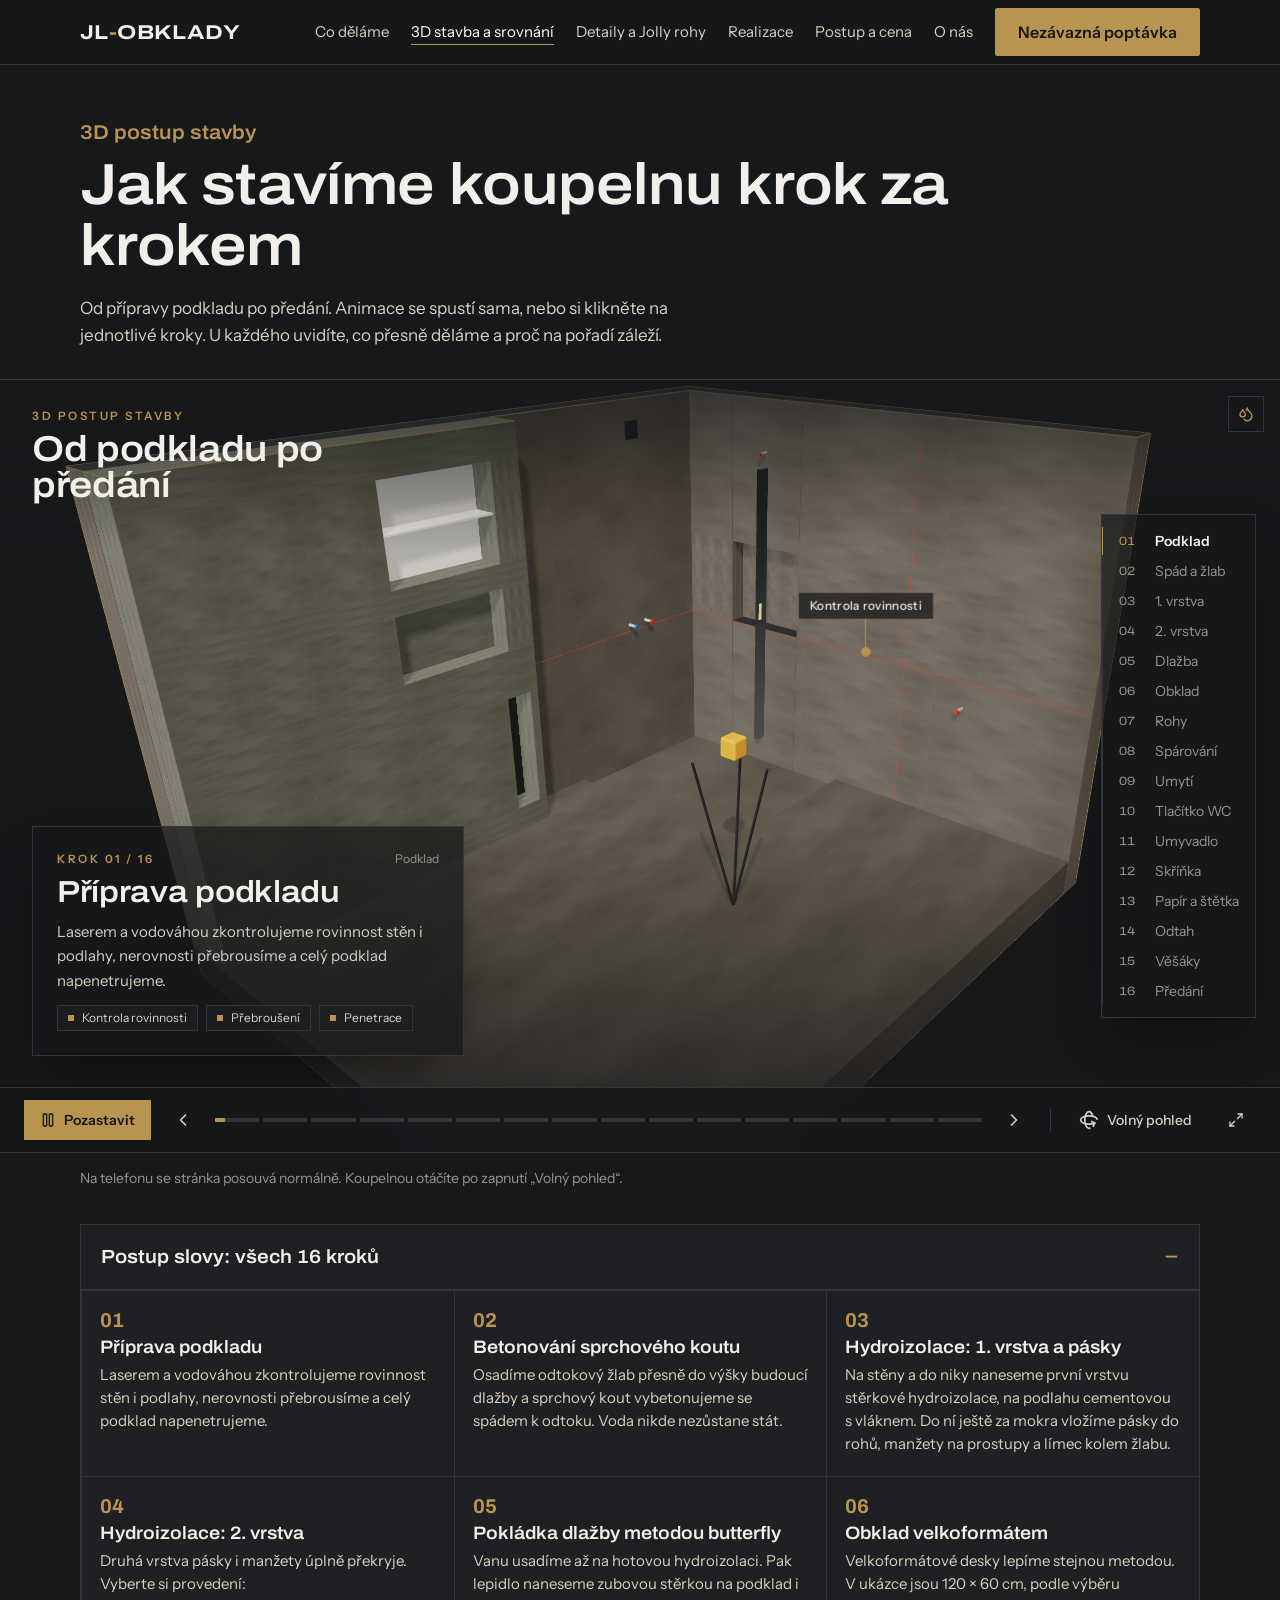
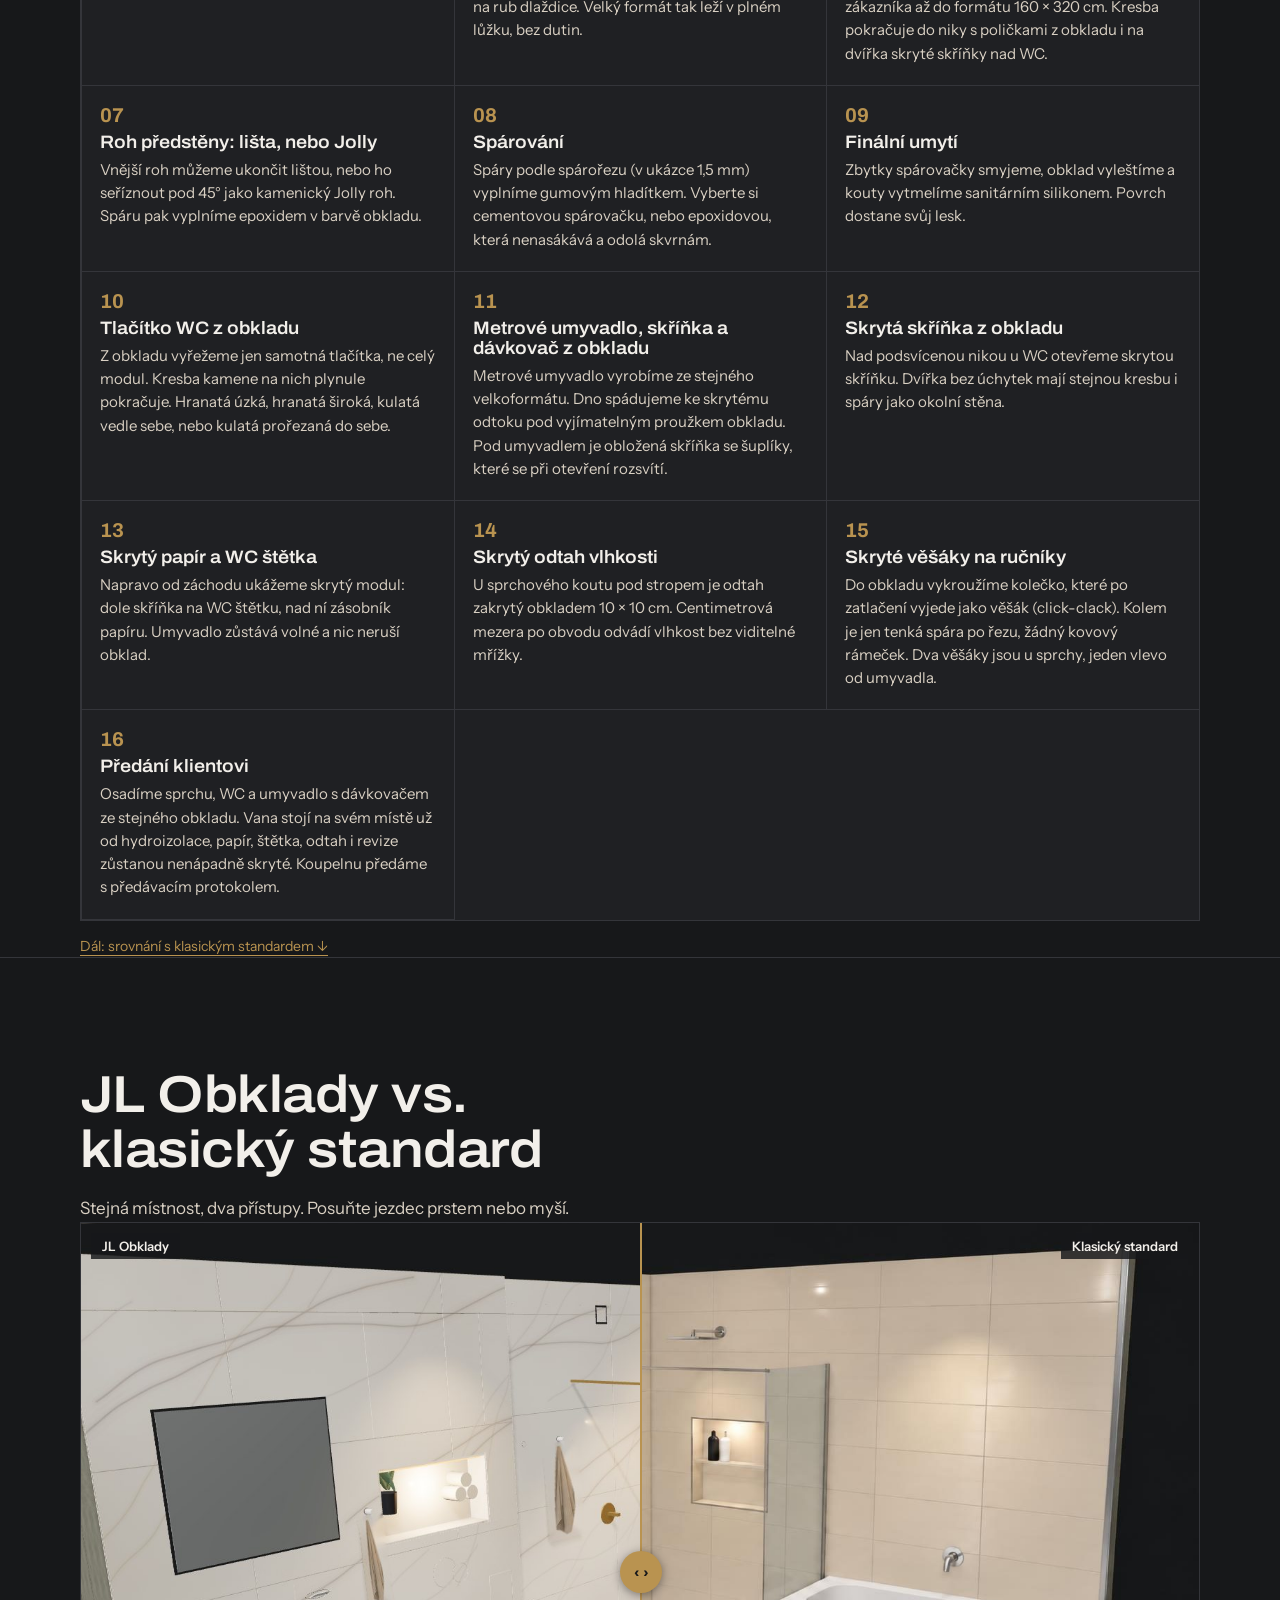
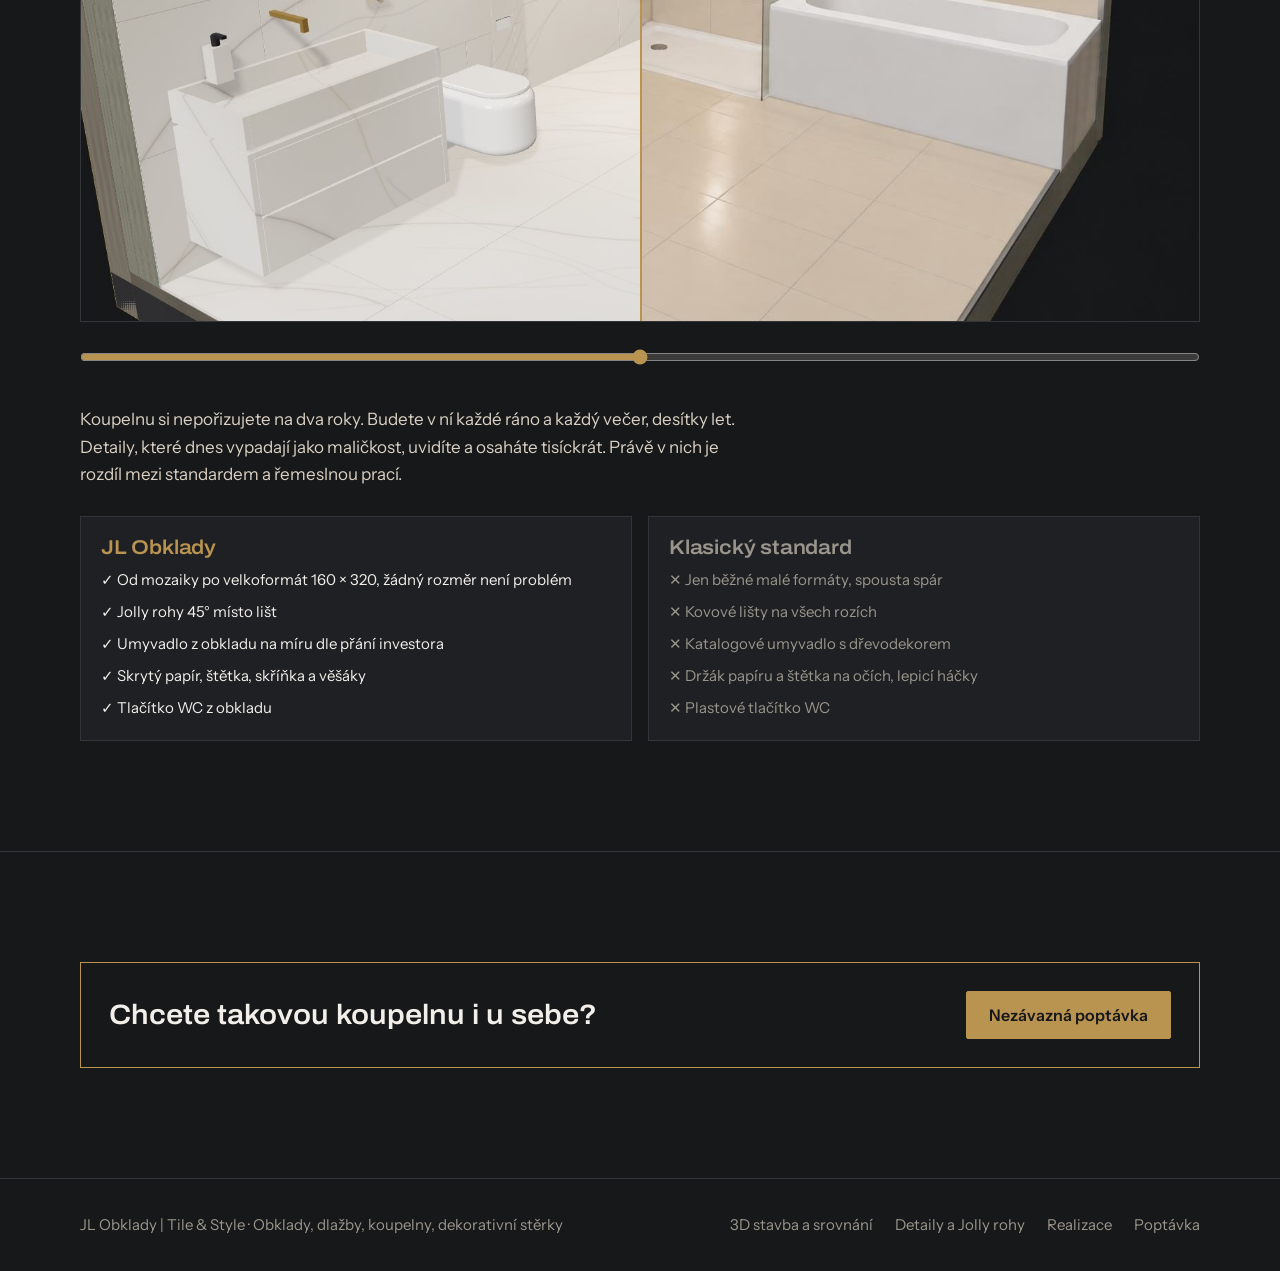
==== 3d-stavba/index.html @ 7b5467d8 "Menu: Koupelny přejmenováno na Co děláme Co-Authored-By: Claude Sonnet 5.5 <noreply@anthropic.com> C" ====
<!doctype html>
<html lang="cs">
<head>
<meta charset="utf-8">
<meta name="viewport" content="width=device-width,initial-scale=1">
<title>3D postup stavby koupelny krok za krokem | JL Obklady</title>
<meta name="description" content="Interaktivní 3D animace stavby koupelny od přípravy podkladu a hydroizolace po obklad, Jolly rohy, skryté detaily z obkladu a předání. JL-OBKLADY, východní Čechy.">
<link rel="canonical" href="https://jl-obklady-web.jlobklady.workers.dev/3d-stavba/">
<meta name="robots" content="index,follow,max-image-preview:large">
<meta property="og:type" content="website"><meta property="og:locale" content="cs_CZ"><meta property="og:site_name" content="JL Obklady | Tile & Style">
<meta property="og:title" content="3D postup stavby koupelny krok za krokem"><meta property="og:description" content="Interaktivní 3D animace stavby koupelny od přípravy podkladu a hydroizolace po obklad, Jolly rohy, skryté detaily z obkladu a předání. JL-OBKLADY, východní Čechy."><meta property="og:url" content="https://jl-obklady-web.jlobklady.workers.dev/3d-stavba/"><meta property="og:image" content="https://jl-obklady-web.jlobklady.workers.dev/assets/og.jpg">
<meta name="twitter:card" content="summary_large_image">
<meta name="theme-color" content="#17181a">

<link rel="preconnect" href="https://fonts.googleapis.com"><link rel="preconnect" href="https://fonts.gstatic.com" crossorigin>
<link href="https://fonts.googleapis.com/css2?family=Archivo:wdth,wght@62..125,300..800&family=Instrument+Sans:wght@400;500;600&display=swap" rel="stylesheet">
<link rel="stylesheet" href="/assets/site.css">
</head>
<body>
<header><div class="wrap">
 <a class="logo" href="/">JL<b>-</b>OBKLADY</a>
 <button class="burger" id="burger" type="button" aria-expanded="false" aria-controls="menu"><span class="t1">Objevit více</span><span class="t2">Zavřít</span><svg viewBox="0 0 24 24" width="16" height="16" fill="none" stroke="currentColor" stroke-width="2.4" stroke-linecap="round" stroke-linejoin="round" aria-hidden="true"><path d="M5 9l7 7 7-7"/></svg></button>
 <nav id="menu" aria-label="Hlavní menu"><a href="/#sluzby">Co děláme</a><a href="/3d-stavba/" aria-current="page">3D stavba a srovnání</a><a href="/detaily/">Detaily a Jolly rohy</a><a href="/realizace/">Realizace</a><a href="/#postup">Postup a cena</a><a href="/#o-nas">O nás</a><a href="/poptavka/" class="btn">Nezávazná poptávka</a></nav>
</div></header>

<main>
<div class="wrap sub-hero">
 <p class="kick" style="font:600 clamp(16px,2vw,20px) var(--h);font-stretch:108%;color:var(--brass);margin:0 0 12px">3D postup stavby</p>
 <h1>Jak stavíme koupelnu krok za krokem</h1>
 <p class="lead">Od přípravy podkladu po předání. Animace se spustí sama, nebo si klikněte na jednotlivé kroky. U každého uvidíte, co přesně děláme a proč na pořadí záleží.</p>
</div>
<div class="stavba page" id="stavbaBox">
 <iframe id="stavbaFrame" data-src="/stavba/" title="3D postup stavby koupelny od podkladu po předání" allow="fullscreen"></iframe>
 <div class="poster"><p>Interaktivní 3D animace, která ukazuje celou stavbu koupelny.</p><button type="button" class="btn" id="stavbaGo">Spustit 3D animaci</button><noscript><p>Pro animaci je potřeba JavaScript. Postup najdete v seznamu níže.</p></noscript></div>
</div>
<div class="wrap">
 <p class="hint">Na telefonu se stránka posouvá normálně. Koupelnou otáčíte po zapnutí „Volný pohled“.</p>
 <details class="steps-d" id="stepsD"><summary>Postup slovy: všech 16 kroků</summary>
 <ol class="steps3d" aria-label="Postup stavby koupelny">
  <li><b>Příprava podkladu</b><span>Laserem a vodováhou zkontrolujeme rovinnost stěn i podlahy, nerovnosti přebrousíme a celý podklad napenetrujeme.</span></li>
  <li><b>Betonování sprchového koutu</b><span>Osadíme odtokový žlab přesně do výšky budoucí dlažby a sprchový kout vybetonujeme se spádem k odtoku. Voda nikde nezůstane stát.</span></li>
  <li><b>Hydroizolace: 1. vrstva a pásky</b><span>Na stěny a do niky naneseme první vrstvu stěrkové hydroizolace, na podlahu cementovou s vláknem. Do ní ještě za mokra vložíme pásky do rohů, manžety na prostupy a límec kolem žlabu.</span></li>
  <li><b>Hydroizolace: 2. vrstva</b><span>Druhá vrstva pásky i manžety úplně překryje. Vyberte si provedení:</span></li>
  <li><b>Pokládka dlažby metodou butterfly</b><span>Vanu usadíme až na hotovou hydroizolaci. Pak lepidlo naneseme zubovou stěrkou na podklad i na rub dlaždice. Velký formát tak leží v plném lůžku, bez dutin.</span></li>
  <li><b>Obklad velkoformátem</b><span>Velkoformátové desky lepíme stejnou metodou. V ukázce jsou 120 × 60 cm, podle výběru zákazníka až do formátu 160 × 320 cm. Kresba pokračuje do niky s poličkami z obkladu i na dvířka skryté skříňky nad WC.</span></li>
  <li><b>Roh předstěny: lišta, nebo Jolly</b><span>Vnější roh můžeme ukončit lištou, nebo ho seříznout pod 45° jako kamenický Jolly roh. Spáru pak vyplníme epoxidem v barvě obkladu.</span></li>
  <li><b>Spárování</b><span>Spáry podle spárořezu (v ukázce 1,5 mm) vyplníme gumovým hladítkem. Vyberte si cementovou spárovačku, nebo epoxidovou, která nenasákává a odolá skvrnám.</span></li>
  <li><b>Finální umytí</b><span>Zbytky spárovačky smyjeme, obklad vyleštíme a kouty vytmelíme sanitárním silikonem. Povrch dostane svůj lesk.</span></li>
  <li><b>Tlačítko WC z obkladu</b><span>Z obkladu vyřežeme jen samotná tlačítka, ne celý modul. Kresba kamene na nich plynule pokračuje. Hranatá úzká, hranatá široká, kulatá vedle sebe, nebo kulatá prořezaná do sebe.</span></li>
  <li><b>Metrové umyvadlo, skříňka a dávkovač z obkladu</b><span>Metrové umyvadlo vyrobíme ze stejného velkoformátu. Dno spádujeme ke skrytému odtoku pod vyjímatelným proužkem obkladu. Pod umyvadlem je obložená skříňka se šuplíky, které se při otevření rozsvítí.</span></li>
  <li><b>Skrytá skříňka z obkladu</b><span>Nad podsvícenou nikou u WC otevřeme skrytou skříňku. Dvířka bez úchytek mají stejnou kresbu i spáry jako okolní stěna.</span></li>
  <li><b>Skrytý papír a WC štětka</b><span>Napravo od záchodu ukážeme skrytý modul: dole skříňka na WC štětku, nad ní zásobník papíru. Umyvadlo zůstává volné a nic neruší obklad.</span></li>
  <li><b>Skrytý odtah vlhkosti</b><span>U sprchového koutu pod stropem je odtah zakrytý obkladem 10 × 10 cm. Centimetrová mezera po obvodu odvádí vlhkost bez viditelné mřížky.</span></li>
  <li><b>Skryté věšáky na ručníky</b><span>Do obkladu vykroužíme kolečko, které po zatlačení vyjede jako věšák (click-clack). Kolem je jen tenká spára po řezu, žádný kovový rámeček. Dva věšáky jsou u sprchy, jeden vlevo od umyvadla.</span></li>
  <li><b>Předání klientovi</b><span>Osadíme sprchu, WC a umyvadlo s dávkovačem ze stejného obkladu. Vana stojí na svém místě už od hydroizolace, papír, štětka, odtah i revize zůstanou nenápadně skryté. Koupelnu předáme s předávacím protokolem.</span></li>
 </ol>
 </details>
 <p class="hint" style="margin-top:14px"><a class="more-link" style="margin-top:0" href="#srovnani">Dál: srovnání s klasickým standardem ↓</a></p>
</div>
<section id="srovnani"><div class="wrap">
 <h2>JL Obklady vs. klasický standard</h2>
 <p class="lead">Stejná místnost, dva přístupy. <span id="cmpHint">Posuňte jezdec prstem nebo myší.</span></p>
 <div class="cmpbox" id="cmpBox">
  <img src="/assets/srovnani-standard.jpg" width="1600" height="1000" alt="Klasický standard: koupelna s lištami, plastovým tlačítkem a viditelnými doplňky" draggable="false">
  <img class="ours" id="cmpOurs" src="/assets/srovnani-nas.jpg" width="1600" height="1000" alt="Koupelna JL-OBKLADY z velkoformátu se skrytými detaily" draggable="false">
  <span class="tag l" id="tagL">JL Obklady</span><span class="tag r" id="tagR">Klasický standard</span>
  <div class="handle" id="cmpH"><i>‹ ›</i></div>
 </div>
 <input type="range" id="cmpR" min="0" max="100" step="0.5" value="50" aria-label="Posuvník srovnání">
 <p class="lead" style="margin-top:28px">Koupelnu si nepořizujete na dva roky. Budete v ní každé ráno a každý večer, desítky let. Detaily, které dnes vypadají jako maličkost, uvidíte a osaháte tisíckrát. Právě v nich je rozdíl mezi standardem a řemeslnou prací.</p>
 <div class="cmp2">
  <div class="us"><h2>JL Obklady</h2><ul><li>✓ Od mozaiky po velkoformát 160 × 320, žádný rozměr není problém</li><li>✓ Jolly rohy 45° místo lišt</li><li>✓ Umyvadlo z obkladu na míru dle přání investora</li><li>✓ Skrytý papír, štětka, skříňka a věšáky</li><li>✓ Tlačítko WC z obkladu</li></ul></div>
  <div class="them"><h2>Klasický standard</h2><ul><li>✕ Jen běžné malé formáty, spousta spár</li><li>✕ Kovové lišty na všech rozích</li><li>✕ Katalogové umyvadlo s dřevodekorem</li><li>✕ Držák papíru a štětka na očích, lepicí háčky</li><li>✕ Plastové tlačítko WC</li></ul></div>
 </div>
</div></section>
<section><div class="wrap"><div class="cta-band" style="margin-top:0"><p>Chcete takovou koupelnu i u sebe?</p><a class="btn" href="/poptavka/">Nezávazná poptávka</a></div></div></section>
</main>
<footer><div class="wrap"><span>JL Obklady | Tile & Style · Obklady, dlažby, koupelny, dekorativní stěrky</span><nav aria-label="Odkazy"><a href="/3d-stavba/">3D stavba a srovnání</a><a href="/detaily/">Detaily a Jolly rohy</a><a href="/realizace/">Realizace</a><a href="/poptavka/">Poptávka</a></nav></div></footer>
<div class="call" id="call"><div class="call-menu" id="callMenu"><a href="tel:+420725967231">Lukáš<small>+420 725 967 231</small></a><a href="tel:+420732523129">Honza<small>+420 732 523 129</small></a><a href="https://wa.me/420725967231" target="_blank" rel="noopener" data-track="whatsapp">WhatsApp<small>napsat zprávu</small></a></div><button type="button" class="btn" id="callBtn" aria-expanded="false" aria-controls="callMenu">Zavolat</button></div>
<script src="/assets/site.js" defer></script>
<script>
(function(){
 var box=document.getElementById('stavbaBox'),f=document.getElementById('stavbaFrame'),go=document.getElementById('stavbaGo');
 function load(){if(!f.getAttribute('src')){f.setAttribute('src',f.getAttribute('data-src'))}box.classList.add('on')}
 if(go)go.addEventListener('click',load);
 var save=navigator.connection&&navigator.connection.saveData;
 if('IntersectionObserver' in window){ if(!save){var o=new IntersectionObserver(function(e){if(e[0].isIntersecting){load();o.disconnect()}},{rootMargin:'200px'});o.observe(box)} }
 else if(!save){load()}
 var c=document.getElementById('call');if(c&&'IntersectionObserver' in window)new IntersectionObserver(function(e){c.classList.toggle('hide',e[0].intersectionRatio>0.5)},{threshold:[0,.5,1]}).observe(box);
 var d=document.getElementById('stepsD'); if(d&&window.matchMedia&&matchMedia('(min-width:761px)').matches)d.open=true;
})();
</script>
</body>
</html>
---- assets/site.css ----
:root{--ink:#17181a;--slab:#1f2023;--joint:#34353a;--stone:#d9d0c3;--porc:#f2efea;--brass:#b99350;--mut:#9a958c;
--h:'Archivo',sans-serif;--b:'Instrument Sans',system-ui,sans-serif}
*{box-sizing:border-box;margin:0}
html{scroll-behavior:smooth}
#poptavka{scroll-margin-top:84px}
body{background:var(--ink);color:var(--porc);font:400 17px/1.6 var(--b)}
a{color:inherit}
:focus-visible{outline:2px solid var(--brass);outline-offset:3px}
.wrap{max-width:1160px;margin:0 auto;padding:0 20px}
h1,h2,h3{font-family:var(--h);font-stretch:112%;font-weight:600;line-height:1.05;letter-spacing:-.01em}
h2{font-size:clamp(30px,4.6vw,52px);max-width:16ch}
p{max-width:62ch}
header{position:sticky;top:0;z-index:5;background:rgba(23,24,26,.92);backdrop-filter:blur(8px);border-bottom:1px solid var(--joint)}
header .wrap{display:flex;align-items:center;justify-content:space-between;height:64px}
.logo{font:700 20px var(--h);font-stretch:120%;text-decoration:none;letter-spacing:.02em}
.logo b{color:var(--brass)}
nav{display:flex;gap:22px;align-items:center;font-size:15px}
nav a{text-decoration:none;color:var(--stone)}nav a:hover{color:#fff}
.btn{display:inline-block;padding:13px 22px;border:1px solid var(--brass);background:var(--brass);color:#17181a;font:600 16px var(--b);text-decoration:none;border-radius:2px;cursor:pointer}
.btn.ghost{background:transparent;color:var(--porc)}
.btn:hover{filter:brightness(1.1)}

/* hero: podlaha z dlaždic s vyznačenými spárami */
.hero{position:relative;overflow:hidden;padding:clamp(56px,9vw,120px) 0 clamp(44px,6vw,80px)}
.floor{position:absolute;inset:0;display:grid;grid-template-columns:repeat(8,1fr);grid-auto-rows:1fr;gap:3px;background:var(--joint);opacity:.55;
 -webkit-mask-image:linear-gradient(100deg,transparent 18%,#000 75%);mask-image:linear-gradient(100deg,transparent 18%,#000 75%)}
.floor i{background:linear-gradient(145deg,#2a2b2f,#202125);opacity:0;animation:lay .5s ease-out forwards}
.floor i:nth-child(3n){background:linear-gradient(145deg,#2f2e2d,#232221)}
@keyframes lay{to{opacity:1}}
.hero .wrap{position:relative}
.hero h1{font-size:clamp(38px,6.6vw,86px);max-width:16ch}
.hero p{margin:26px 0 34px;font-size:clamp(18px,2vw,21px);color:var(--stone)}
.cta{display:flex;gap:12px;flex-wrap:wrap}
.dim{position:absolute;right:20px;bottom:-40px;font:500 13px var(--b);color:var(--mut);display:none}
.trust{margin:16px 0 0;font-size:15px;color:var(--mut)}
.trust b{color:var(--porc);font-weight:600}
.stats{display:grid;grid-template-columns:repeat(3,minmax(0,1fr));gap:20px;margin-top:56px;padding-top:26px;border-top:1px solid var(--joint)}
.stats div{border-left:2px solid var(--brass);padding-left:16px}
.stats .n{display:block;font:700 clamp(40px,6vw,72px)/1 var(--h);font-stretch:118%;color:var(--porc);font-variant-numeric:tabular-nums}
.stats .n i{font-style:normal;color:var(--brass)}
.stats .t{display:block;margin-top:6px;font-size:15px;color:var(--stone)}
@media(max-width:560px){.stats{grid-template-columns:1fr;gap:18px}}
.hyd .kick{margin:14px 0 0;font:600 clamp(18px,2.2vw,24px) var(--h);font-stretch:108%;color:var(--brass)}
.order{list-style:none;padding:0;margin:40px 0 0;display:grid;grid-template-columns:repeat(4,minmax(0,1fr));gap:0;counter-reset:o}
.order li{counter-increment:o;position:relative;padding:18px 14px 18px 16px;border:1px solid var(--joint);margin-left:-1px;background:var(--slab);font-size:16px;color:var(--stone)}
.order li::before{content:counter(o);display:block;font:700 22px var(--h);color:var(--mut);margin-bottom:4px}
.order li.key{background:var(--brass);border-color:var(--brass);color:#17181a;font-weight:600}
.order li.key::before{color:#17181a}
.order li small{display:block;font-weight:400;font-size:13px;margin-top:2px;opacity:.85}
@media(max-width:700px){.order{grid-template-columns:1fr 1fr}.order li{margin-left:0;margin-top:-1px}}
.hyd .checks{margin-top:34px}
.feat{display:grid;grid-template-columns:repeat(auto-fit,minmax(260px,1fr));gap:18px;margin-top:44px}
.feat div{border:1px solid var(--joint);background:var(--slab);padding:22px}
.feat h3{font-size:clamp(20px,2.2vw,26px);margin-bottom:12px}
.feat ul{list-style:none;padding:0;display:grid;gap:7px;color:var(--stone);font-size:16px}
.feat li{position:relative;padding-left:18px}
.feat li::before{content:"";position:absolute;left:0;top:.62em;width:8px;height:8px;background:var(--brass)}
.facts{display:flex;gap:30px;flex-wrap:wrap;margin-top:60px;padding-top:22px;border-top:1px solid var(--joint);color:var(--stone);font-size:15px}
.facts span::before{content:"";display:inline-block;width:8px;height:8px;background:var(--brass);margin-right:10px}

section{padding:clamp(60px,9vw,110px) 0;border-top:1px solid var(--joint)}
.lead{color:var(--stone);margin:18px 0 0}
.rows{margin-top:44px;border-top:1px solid var(--joint)}
.row{display:grid;grid-template-columns:minmax(0,1fr) minmax(0,1.4fr);gap:10px 40px;padding:26px 0;border-bottom:1px solid var(--joint)}
.row h3{font-size:clamp(22px,2.6vw,30px)}
.row p{color:var(--stone)}
@media(max-width:760px){.row{grid-template-columns:1fr}}

/* galerie – místa pro skutečné fotografie */
.gal{display:grid;grid-template-columns:repeat(12,1fr);gap:12px;margin-top:44px}
.ph{position:relative;min-height:220px;background:linear-gradient(135deg,#2b2c30,#1c1d20);border:1px solid var(--joint);display:flex;align-items:flex-end;padding:14px;color:var(--mut);font-size:14px}
.gal .ph:nth-child(1){grid-column:span 7;min-height:380px}.gal .ph:nth-child(2){grid-column:span 5}
.gal .ph:nth-child(3){grid-column:span 4}.gal .ph:nth-child(4){grid-column:span 4}.gal .ph:nth-child(5){grid-column:span 4}
@media(max-width:760px){.gal .ph:nth-child(n){grid-column:span 12;min-height:200px}}

/* Jolly */
.jolly{display:grid;grid-template-columns:1fr 1fr;gap:50px;align-items:center}
.jolly svg{width:100%;height:auto;background:var(--slab);border:1px solid var(--joint)}
.cmp{display:grid;grid-template-columns:1fr 1fr;gap:20px;margin-top:28px}
.cmp h3{font-size:19px;margin-bottom:6px;font-stretch:100%}
.cmp p{font-size:15px;color:var(--stone)}
@media(max-width:860px){.jolly{grid-template-columns:1fr}}

/* postup */
.steps{display:grid;grid-template-columns:repeat(6,1fr);gap:0;margin-top:44px;counter-reset:s}
.steps li{list-style:none;padding:22px 16px 0 0;border-top:2px solid var(--brass);counter-increment:s}
.steps li::before{content:counter(s);display:block;font:700 34px var(--h);font-stretch:120%;color:var(--brass);margin-bottom:8px}
.steps b{display:block;font:600 19px var(--h);font-stretch:105%;margin-bottom:4px}
.steps span{font-size:15px;color:var(--stone)}
@media(max-width:860px){.steps{grid-template-columns:1fr;gap:18px}}

.two{display:grid;grid-template-columns:1fr 1fr;gap:50px}
@media(max-width:860px){.two{grid-template-columns:1fr}}
form{display:grid;gap:14px}
label{font-size:15px;color:var(--stone);display:grid;gap:6px}
input,select,textarea{width:100%;background:var(--slab);border:1px solid var(--joint);color:var(--porc);padding:12px;font:inherit;border-radius:2px}
textarea{min-height:120px}
.g2{display:grid;grid-template-columns:1fr 1fr;gap:14px}
@media(max-width:520px){.g2{grid-template-columns:1fr}}
.small{font-size:14px;color:var(--mut)}
footer{border-top:1px solid var(--joint);padding:34px 0;color:var(--mut);font-size:15px}
footer .wrap{display:flex;justify-content:space-between;gap:20px;flex-wrap:wrap}
/* partneři – světlý pás, loga jsou navržená na bílé */
.social{display:flex;gap:10px 22px;flex-wrap:wrap;margin-top:22px}
.social a{color:var(--stone);text-decoration:none;border-bottom:1px solid var(--brass);padding-bottom:2px}
.social a:hover{color:#fff}
.offer{margin:6px 0 26px;padding:22px;border:1px solid var(--brass)}
.offer .price{font-size:40px;line-height:1.1;font-weight:700;color:#fff;margin-bottom:6px}
.offer .price small{font-size:14px;font-weight:400;color:var(--stone);margin-left:6px}
.offer .credit{margin-bottom:16px}
.checks{list-style:none;padding:0;margin:0 0 14px}
.checks li{position:relative;padding:0 0 12px 32px}
.checks li::before{content:"\2713";position:absolute;left:0;top:0;color:var(--brass);font-weight:700;font-size:20px}
.rooms{border:1px solid var(--joint);padding:16px;display:grid;gap:12px;min-width:0}
.rooms legend{padding:0 8px;color:var(--stone);font:600 16px var(--b)}
.room{border:1px solid var(--joint);background:var(--slab);padding:14px;display:grid;gap:10px}
.room .rh{display:flex;justify-content:space-between;align-items:center;gap:10px}
.room .rh b{font:600 16px var(--b);color:var(--porc)}
.room .rm{background:none;border:0;color:var(--mut);font:inherit;text-decoration:underline;cursor:pointer;padding:4px}
.room .g3{display:grid;grid-template-columns:1fr 1fr 1fr;gap:10px}
.room .opts{display:grid;gap:8px}
.room .sub{display:none;grid-template-columns:1fr 1fr;gap:10px;padding-left:28px}
.room .sub.on{display:grid}
.room .sub[data-sub=niche]{grid-template-columns:1fr 1fr 1fr 1fr}
@media(max-width:560px){.room .sub[data-sub=niche]{grid-template-columns:1fr 1fr}}
.offer h3{font-size:22px;margin-bottom:8px}
@media(max-width:560px){.room .g3{grid-template-columns:1fr 1fr}.room .g3 label:first-child{grid-column:1/3}}
.hp{position:absolute;left:-9999px;width:1px;height:1px;overflow:hidden}
label.check{display:flex;gap:10px;align-items:flex-start;font-size:15px}
label.check input{width:auto;margin-top:5px;flex:none}
.fs{min-height:1.4em;font-size:15px}
.fs.err{color:#e8a39a}
.btn[disabled]{opacity:.6;cursor:wait}
.thanks{padding:26px;border:1px solid var(--brass)}
.thanks h3{font-size:26px;margin-bottom:8px}
@media(prefers-reduced-motion:reduce){.floor i{animation:none;opacity:1}html{scroll-behavior:auto}}

.stav-head{padding-bottom:28px}
.stav-head .kick{font:600 clamp(16px,2vw,20px) var(--h);font-stretch:108%;color:var(--brass);margin:0 0 12px}
.stavba{position:relative;height:min(82svh,820px);min-height:520px;background:var(--ink);border-top:1px solid var(--joint);border-bottom:1px solid var(--joint)}
.stavba iframe{position:absolute;inset:0;width:100%;height:100%;border:0;display:block;background:var(--ink)}
.stavba .poster{position:absolute;inset:0;display:flex;flex-direction:column;align-items:center;justify-content:center;gap:18px;text-align:center;padding:24px;background:radial-gradient(90% 80% at 50% 40%,var(--slab),var(--ink))}
.stavba .poster p{margin:0;color:var(--stone);max-width:34ch}
.stavba.on .poster{display:none}
.steps3d{list-style:none;padding:0;margin:36px 0 0;display:grid;grid-template-columns:repeat(auto-fill,minmax(min(100%,300px),1fr));gap:0;counter-reset:st}
.steps3d li{counter-increment:st;border:1px solid var(--joint);margin:0 -1px -1px 0;padding:18px 18px 20px;background:var(--slab)}
.steps3d li::before{content:counter(st,decimal-leading-zero);display:block;font:700 20px var(--h);color:var(--brass);margin-bottom:6px}
.steps3d b{display:block;font:600 18px var(--h);font-stretch:108%;color:var(--porc);margin-bottom:6px}
.steps3d span{display:block;font-size:15px;color:var(--stone);line-height:1.55}
.hero .more{margin:22px 0 -6px;font-size:16px}
.hero .more a{color:var(--brass);text-underline-offset:4px}

/* menu */
nav a[aria-current=page]{color:#fff;border-bottom:1px solid var(--brass)}
section[id],div[id=poptavka]{scroll-margin-top:70px}
@media(max-width:860px){nav{gap:16px;font-size:14px}}
@media(min-width:761px){.burger{display:none}}
@media(max-width:760px){
 .burger{display:inline-flex;align-items:center;gap:8px;margin-left:auto;background:none;border:1px solid var(--brass);color:var(--porc);font:600 15px var(--b);padding:9px 14px;border-radius:2px;cursor:pointer}
 .burger svg{transition:transform .2s}
 .burger .t2{display:none}
 header.open .burger{background:var(--brass);color:#17181a}
 header.open .burger .t1{display:none}
 header.open .burger .t2{display:inline}
 header.open .burger svg{transform:rotate(180deg)}
 nav{display:none;position:absolute;top:64px;left:0;right:0;flex-direction:column;align-items:stretch;gap:0;background:var(--ink);border-bottom:1px solid var(--joint);font-size:19px;box-shadow:0 24px 40px rgba(0,0,0,.5)}
 header.open nav{display:flex}
 nav a{padding:17px 20px;border-top:1px solid var(--joint)}
 nav a[aria-current=page]{border-bottom:0;border-left:3px solid var(--brass);color:#fff}
 nav a.btn{margin:16px 20px 20px;text-align:center;border-top:1px solid var(--brass)}
}
.call{position:fixed;right:14px;bottom:14px;z-index:6;display:flex;flex-direction:column;align-items:flex-end;gap:8px}
.call-menu{display:none;flex-direction:column;gap:6px;background:var(--slab);border:1px solid var(--brass);border-radius:2px;padding:8px;min-width:210px}
.call.open .call-menu{display:flex}
.call-menu a{color:var(--porc);text-decoration:none;font:600 16px var(--b);padding:12px 14px;border:1px solid var(--joint);border-radius:2px;display:block}
.call-menu a small{display:block;font-weight:400;font-size:13px;color:var(--mut);margin-top:2px}
.call.hide{display:none}
@media(min-width:761px){.call{display:none}}
/* rozcestník na hlavní stránce */
.tease{display:grid;grid-template-columns:minmax(0,1fr) minmax(0,1.1fr);gap:clamp(24px,5vw,56px);align-items:center}
.tease img{display:block;width:100%;height:auto;border:1px solid var(--joint);background:var(--slab)}
.tease .cta{margin-top:26px}
@media(max-width:860px){.tease{grid-template-columns:1fr}.tease .pic{order:-1}}
.area{margin-top:18px;color:var(--stone);font-size:16px}
.area b{color:var(--porc);font-weight:600}
.more-link{display:inline-block;margin-top:30px;color:var(--brass);text-underline-offset:4px}
.sub-hero{padding-top:clamp(30px,5vw,56px);padding-bottom:clamp(18px,3vw,30px)}
.sub-hero h1{font-size:clamp(32px,4.6vw,58px);max-width:24ch}
.hint{margin:14px 0 0;font-size:14px;color:var(--mut)}
.sub-hero .lead{max-width:60ch}
details.steps-d{margin-top:34px;border:1px solid var(--joint);background:var(--slab)}
details.steps-d summary{cursor:pointer;list-style:none;padding:18px 20px;font:600 19px var(--h);font-stretch:108%;display:flex;justify-content:space-between;gap:12px;align-items:center}
details.steps-d summary::-webkit-details-marker{display:none}
details.steps-d summary::after{content:"+";font:400 28px/1 var(--b);color:var(--brass)}
details.steps-d[open] summary::after{content:"\2212"}
details.steps-d .steps3d{margin:0;padding:0 0 1px 0;border-top:1px solid var(--joint)}
.cta-band{margin-top:44px;padding:28px;border:1px solid var(--brass);display:flex;gap:18px 30px;flex-wrap:wrap;align-items:center;justify-content:space-between}
.cta-band p{margin:0;font:600 clamp(20px,2.6vw,28px) var(--h);font-stretch:108%;max-width:28ch}
.stavba.page{height:min(86svh,900px)}
@media(max-width:760px){.stavba.page{height:calc(100svh - 64px);min-height:480px}}
footer nav{display:flex;gap:6px 22px;flex-wrap:wrap;font-size:15px}
footer nav a{color:var(--mut)}
@media(max-width:760px){footer nav{position:static;display:flex;flex-direction:row;background:none;box-shadow:none;font-size:15px}footer nav a{padding:0;border:0}}

/* srovnání */
.cmpbox{position:relative;aspect-ratio:16/10;overflow:hidden;border:1px solid var(--joint);touch-action:pan-y;user-select:none;-webkit-user-select:none;cursor:ew-resize;background:var(--slab)}
.cmpbox img{position:absolute;inset:0;width:100%;height:100%;object-fit:cover;-webkit-user-drag:none}
.cmpbox .ours{clip-path:inset(0 50% 0 0)}
.cmpbox .tag{position:absolute;top:10px;padding:5px 11px;background:rgba(23,24,26,.82);color:var(--porc);font:600 13px var(--b);transition:opacity .2s}
.cmpbox .tag.l{left:10px}.cmpbox .tag.r{right:10px}
.cmpbox .handle{position:absolute;top:0;bottom:0;left:50%;width:2px;background:var(--brass);pointer-events:none}
.cmpbox .handle i{position:absolute;top:50%;left:50%;transform:translate(-50%,-50%);width:42px;height:42px;border-radius:50%;background:var(--brass);color:#17181a;font:700 15px/42px var(--b);text-align:center;font-style:normal;box-shadow:0 2px 10px rgba(0,0,0,.4)}
#cmpR{display:none;width:100%;margin-top:14px;accent-color:var(--brass)}
@media(min-width:761px){#cmpR{display:block}}
.cmp2{display:grid;gap:16px;margin-top:28px}
@media(min-width:761px){.cmp2{grid-template-columns:1fr 1fr}}
.cmp2>div{border:1px solid var(--joint);padding:20px;background:var(--slab)}
.cmp2 h2{font-size:20px;margin:0 0 10px}
.cmp2 .us h2{color:var(--brass)}.cmp2 .them{color:var(--mut)}
.cmp2 ul{list-style:none;margin:0;padding:0;display:grid;gap:8px;font-size:15px}
.moreform{border:1px solid var(--joint);padding:0 16px;margin:6px 0 4px;background:var(--slab)}
.moreform>summary{cursor:pointer;padding:14px 0;font:600 15px var(--b);color:var(--brass);list-style:none}
.moreform>summary::-webkit-details-marker{display:none}
.moreform>summary::before{content:"+";display:inline-block;width:18px;font-weight:700}
.moreform[open]>summary::before{content:"−"}
.moreform[open]{padding-bottom:16px}
@media(max-width:860px){.two>.info{order:2}}
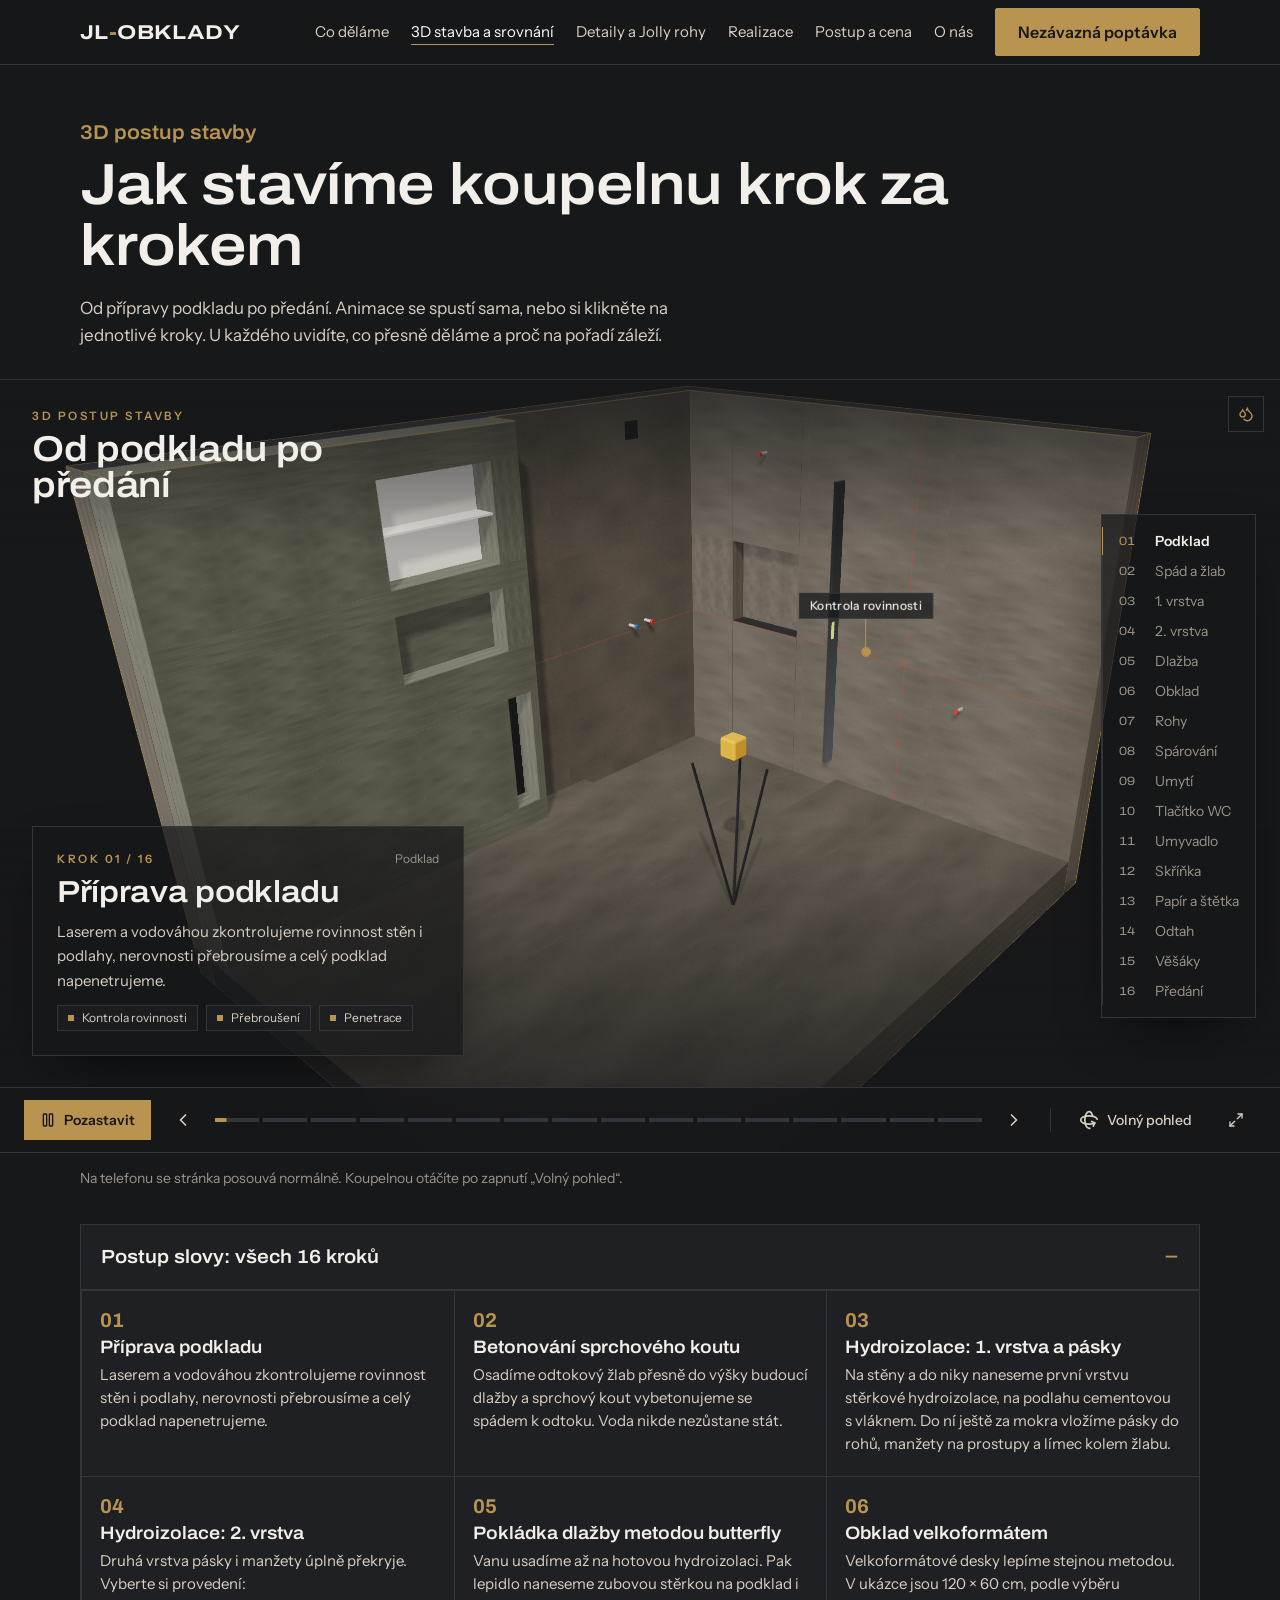
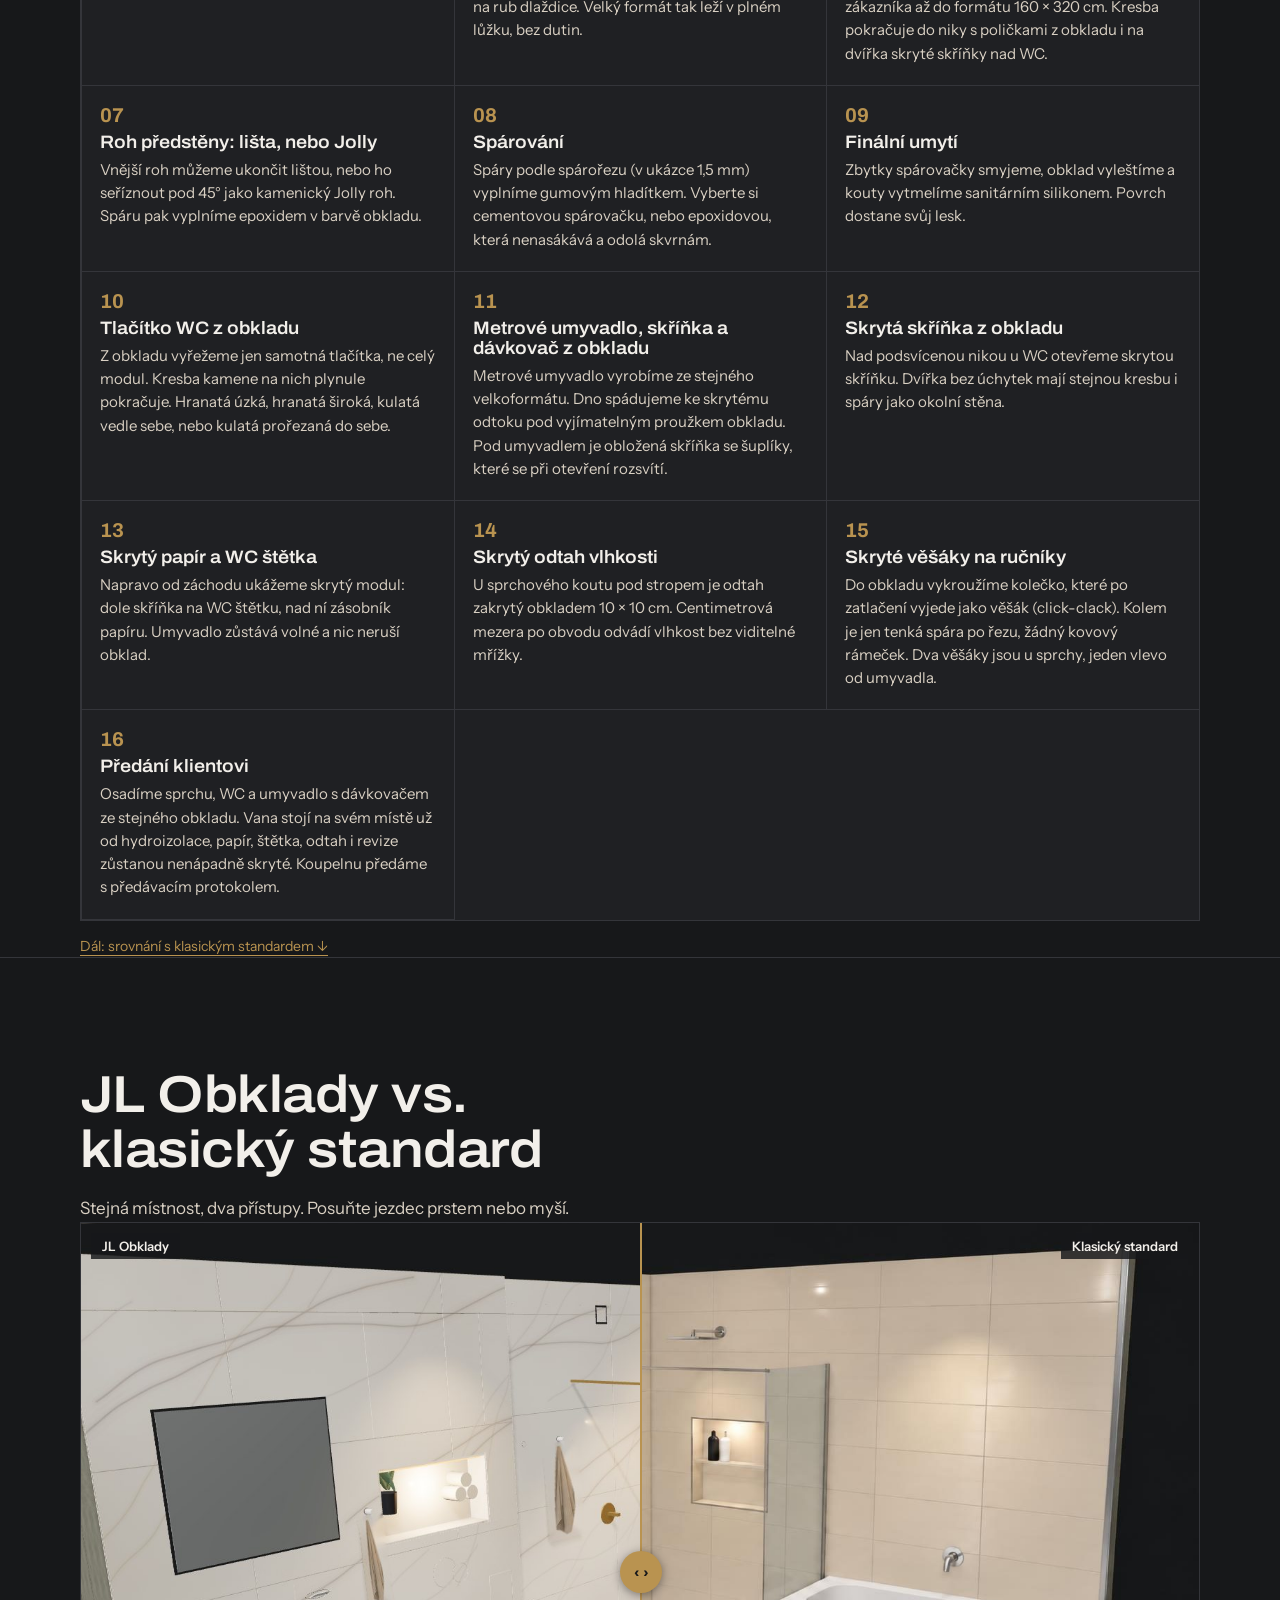
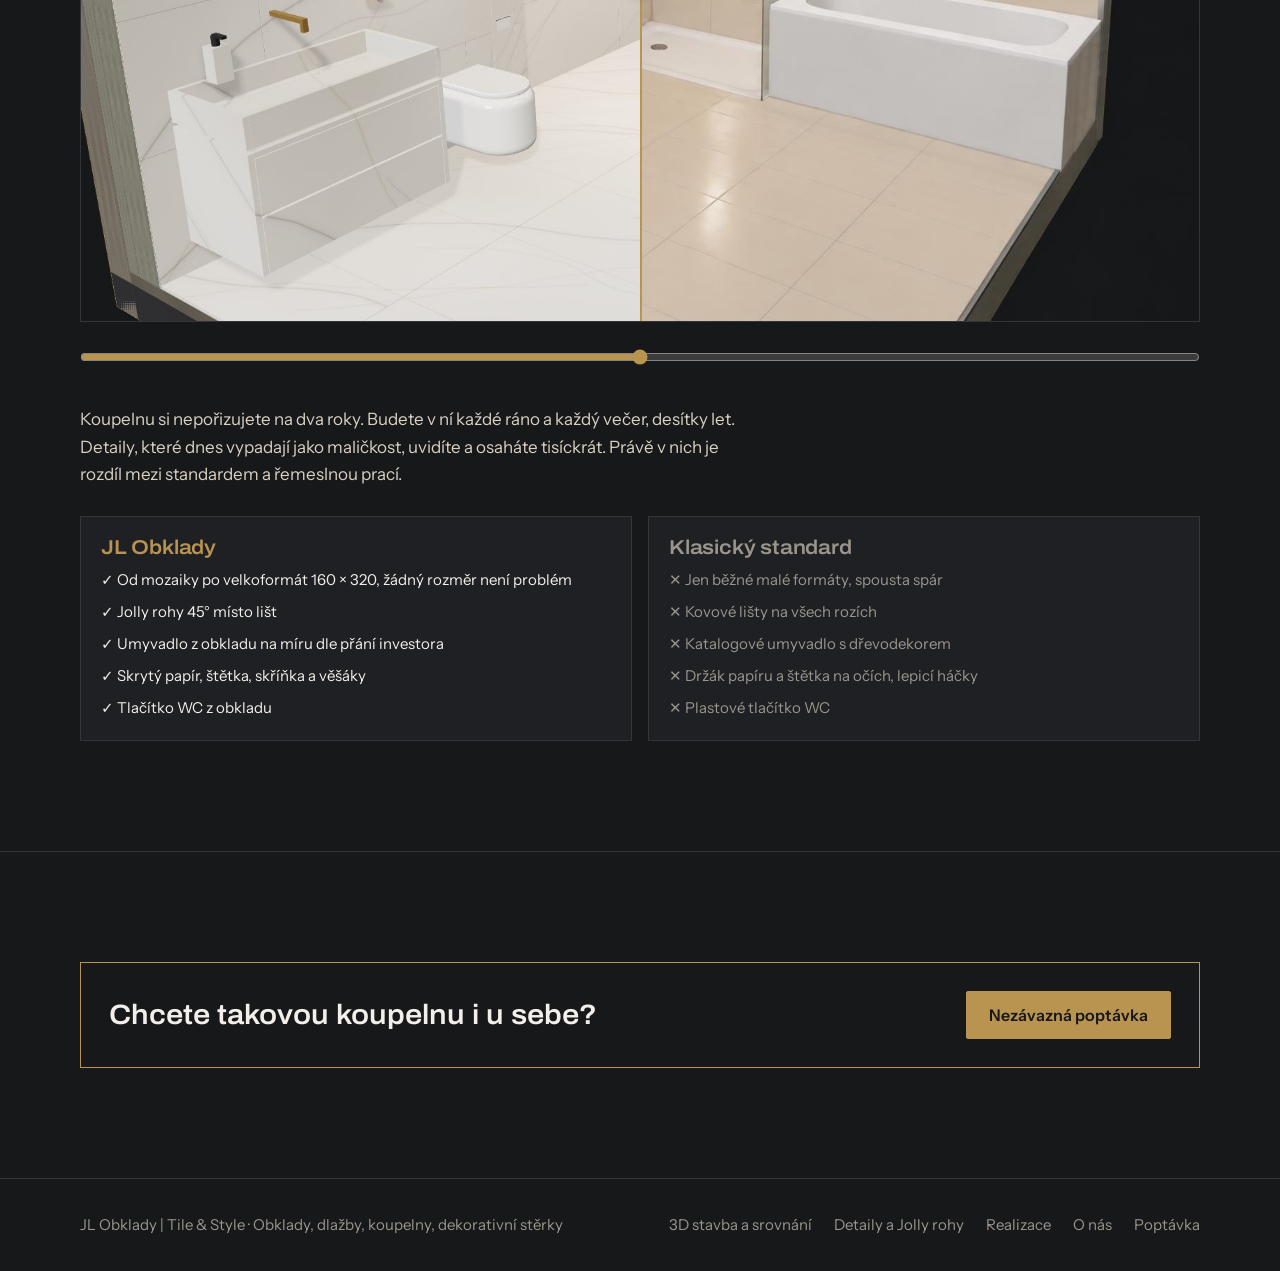
==== commit f8c3fce5: "Podstránka O nás, menu a patičky, sitemap Co-Authored-By: Claude Sonnet 5.5 <noreply@anthropic.com> " ====
--- a/3d-stavba/index.html
+++ b/3d-stavba/index.html
@@ -20,7 +20,7 @@
 <header><div class="wrap">
  <a class="logo" href="/">JL<b>-</b>OBKLADY</a>
  <button class="burger" id="burger" type="button" aria-expanded="false" aria-controls="menu"><span class="t1">Objevit více</span><span class="t2">Zavřít</span><svg viewBox="0 0 24 24" width="16" height="16" fill="none" stroke="currentColor" stroke-width="2.4" stroke-linecap="round" stroke-linejoin="round" aria-hidden="true"><path d="M5 9l7 7 7-7"/></svg></button>
- <nav id="menu" aria-label="Hlavní menu"><a href="/#sluzby">Co děláme</a><a href="/3d-stavba/" aria-current="page">3D stavba a srovnání</a><a href="/detaily/">Detaily a Jolly rohy</a><a href="/realizace/">Realizace</a><a href="/#postup">Postup a cena</a><a href="/#o-nas">O nás</a><a href="/poptavka/" class="btn">Nezávazná poptávka</a></nav>
+ <nav id="menu" aria-label="Hlavní menu"><a href="/#sluzby">Co děláme</a><a href="/3d-stavba/" aria-current="page">3D stavba a srovnání</a><a href="/detaily/">Detaily a Jolly rohy</a><a href="/realizace/">Realizace</a><a href="/#postup">Postup a cena</a><a href="/o-nas/">O nás</a><a href="/poptavka/" class="btn">Nezávazná poptávka</a></nav>
 </div></header>
 
 <main>
@@ -75,7 +75,7 @@
 </div></section>
 <section><div class="wrap"><div class="cta-band" style="margin-top:0"><p>Chcete takovou koupelnu i u sebe?</p><a class="btn" href="/poptavka/">Nezávazná poptávka</a></div></div></section>
 </main>
-<footer><div class="wrap"><span>JL Obklady | Tile & Style · Obklady, dlažby, koupelny, dekorativní stěrky</span><nav aria-label="Odkazy"><a href="/3d-stavba/">3D stavba a srovnání</a><a href="/detaily/">Detaily a Jolly rohy</a><a href="/realizace/">Realizace</a><a href="/poptavka/">Poptávka</a></nav></div></footer>
+<footer><div class="wrap"><span>JL Obklady | Tile & Style · Obklady, dlažby, koupelny, dekorativní stěrky</span><nav aria-label="Odkazy"><a href="/3d-stavba/">3D stavba a srovnání</a><a href="/detaily/">Detaily a Jolly rohy</a><a href="/realizace/">Realizace</a><a href="/o-nas/">O nás</a><a href="/poptavka/">Poptávka</a></nav></div></footer>
 <div class="call" id="call"><div class="call-menu" id="callMenu"><a href="tel:+420725967231">Lukáš<small>+420 725 967 231</small></a><a href="tel:+420732523129">Honza<small>+420 732 523 129</small></a><a href="https://wa.me/420725967231" target="_blank" rel="noopener" data-track="whatsapp">WhatsApp<small>napsat zprávu</small></a></div><button type="button" class="btn" id="callBtn" aria-expanded="false" aria-controls="callMenu">Zavolat</button></div>
 <script src="/assets/site.js" defer></script>
 <script>
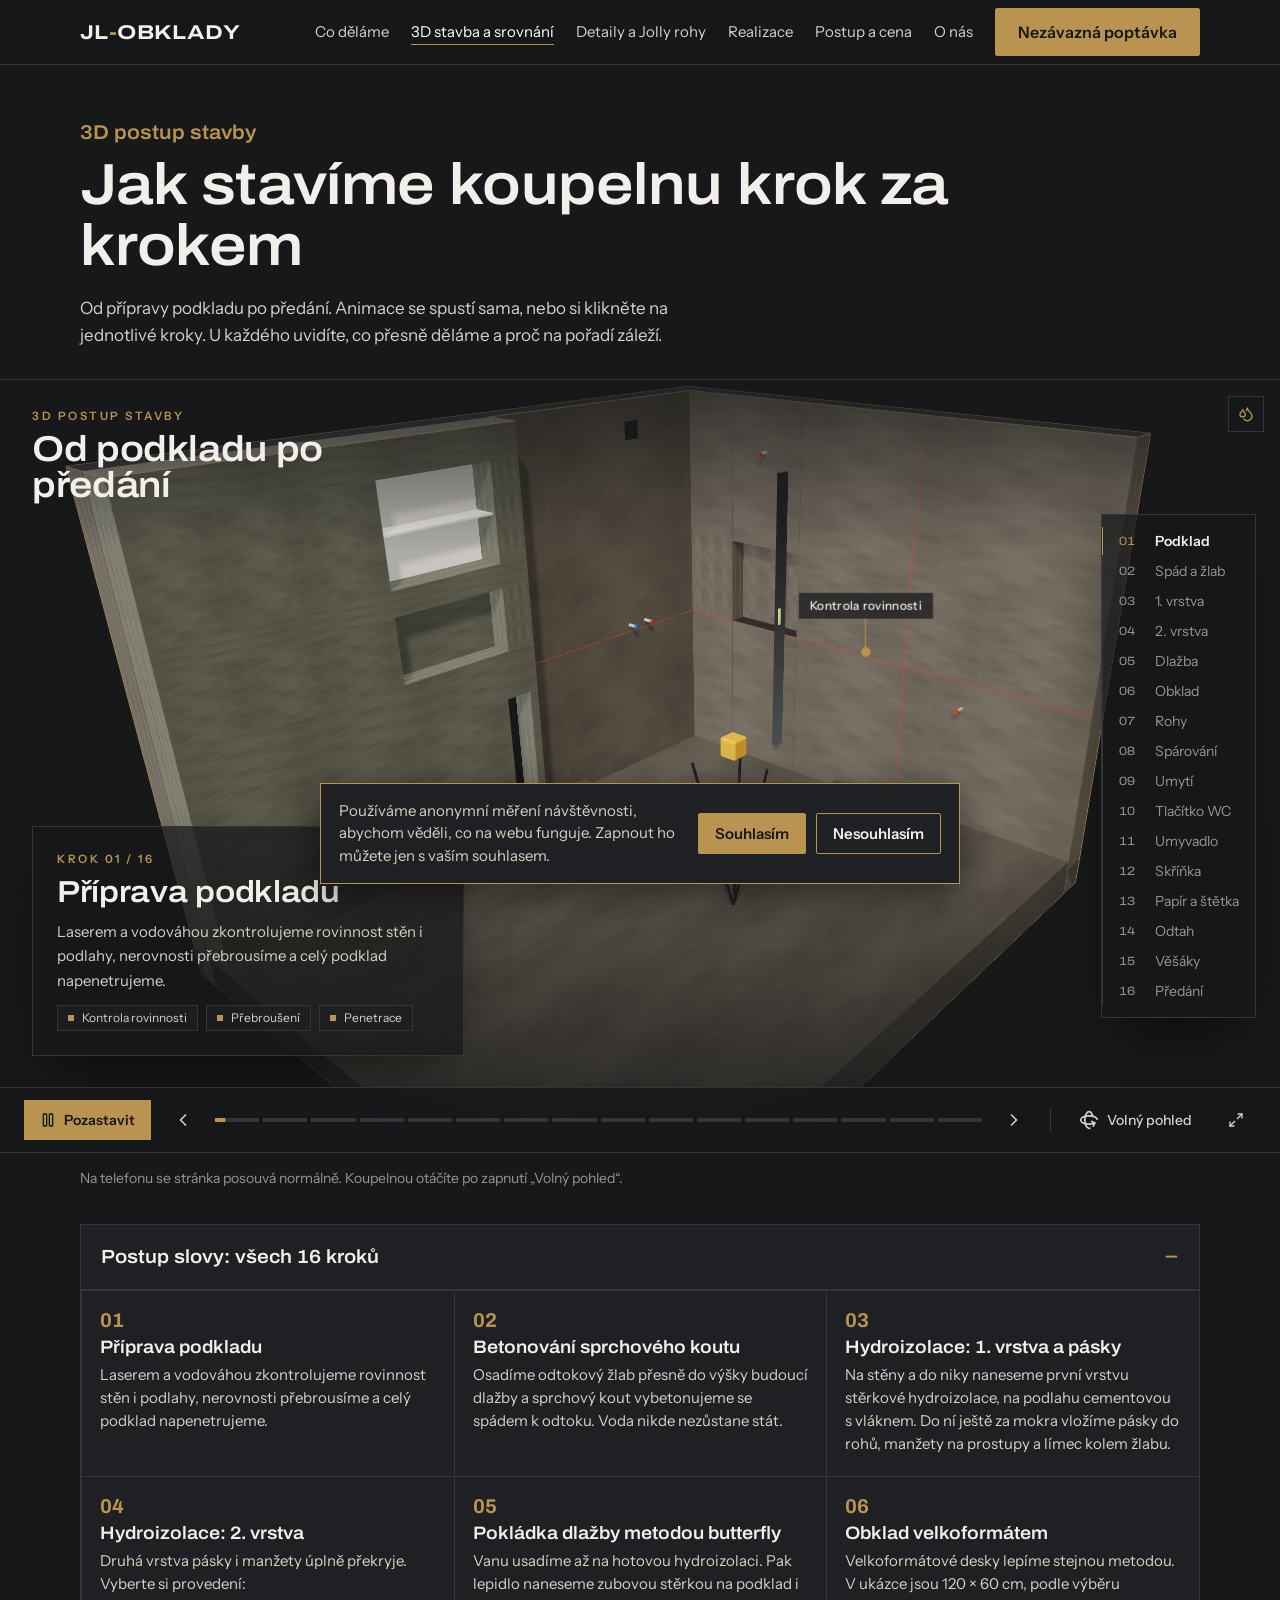
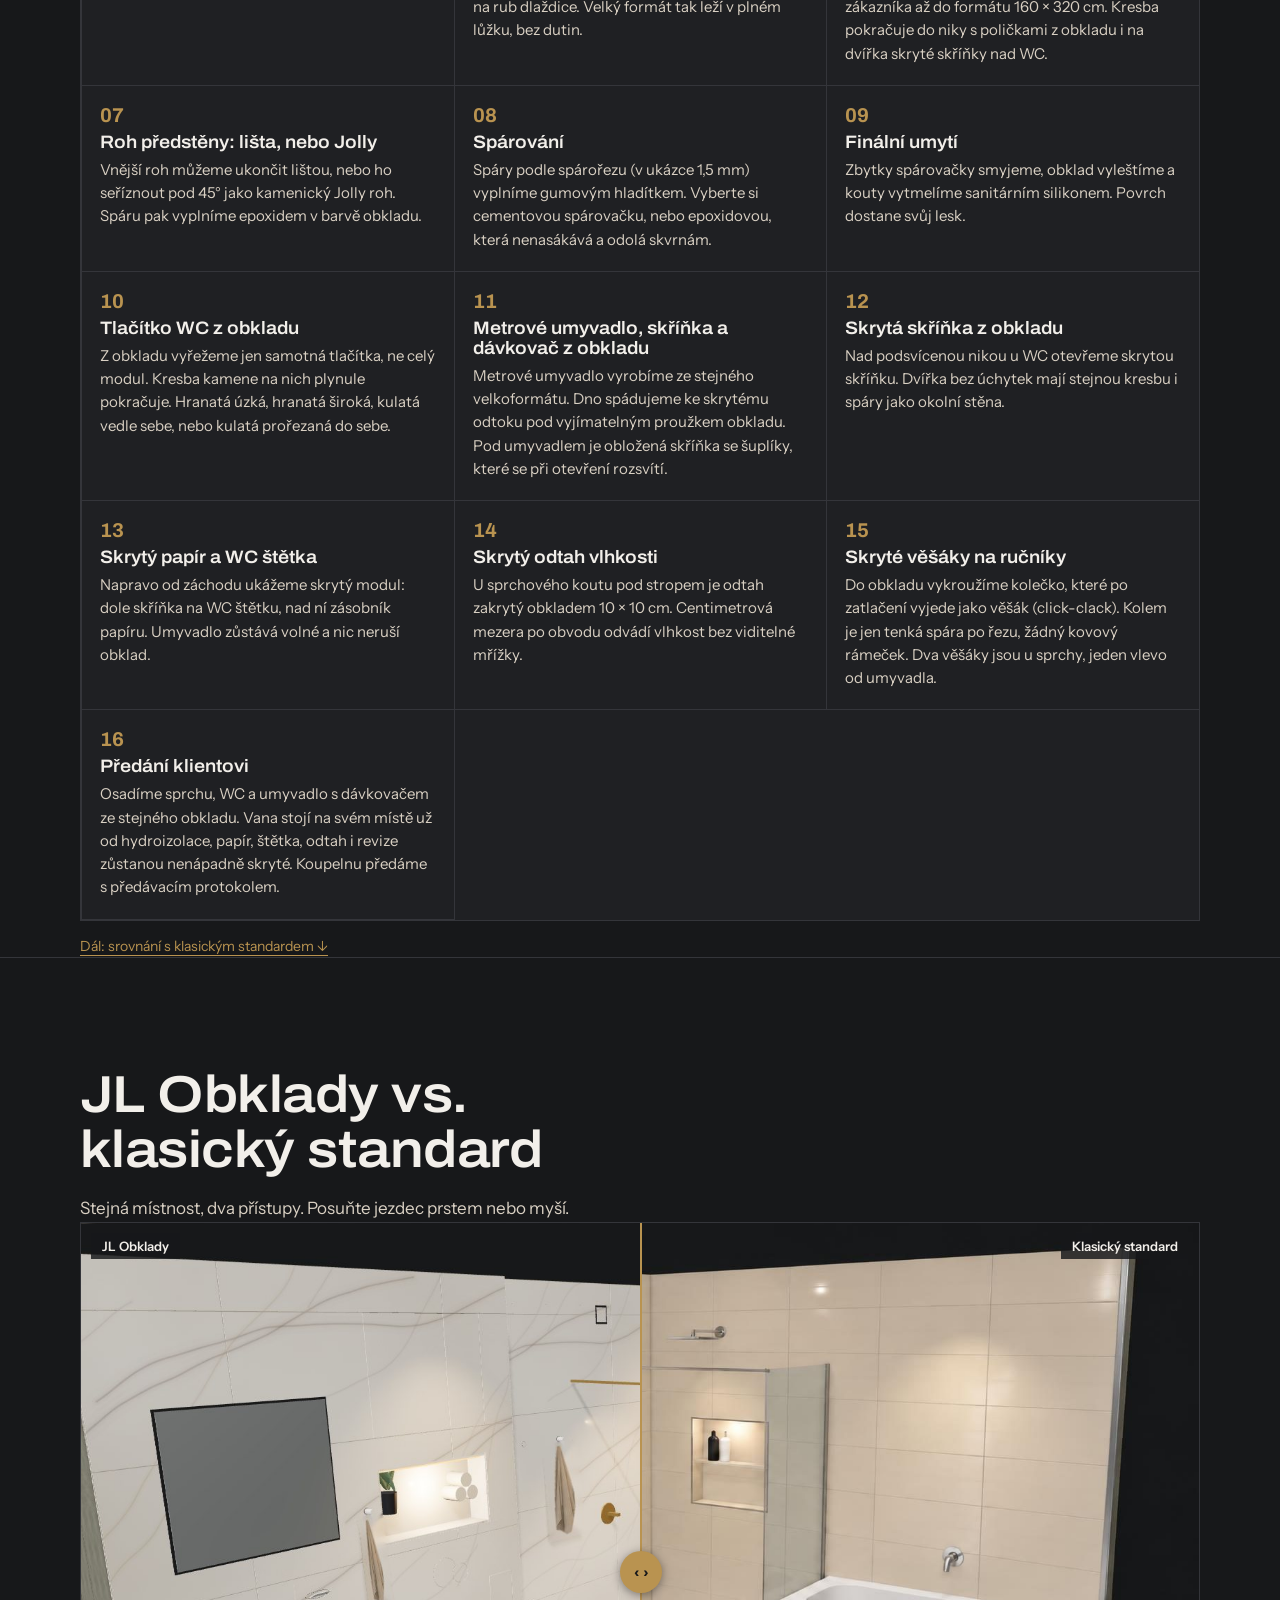
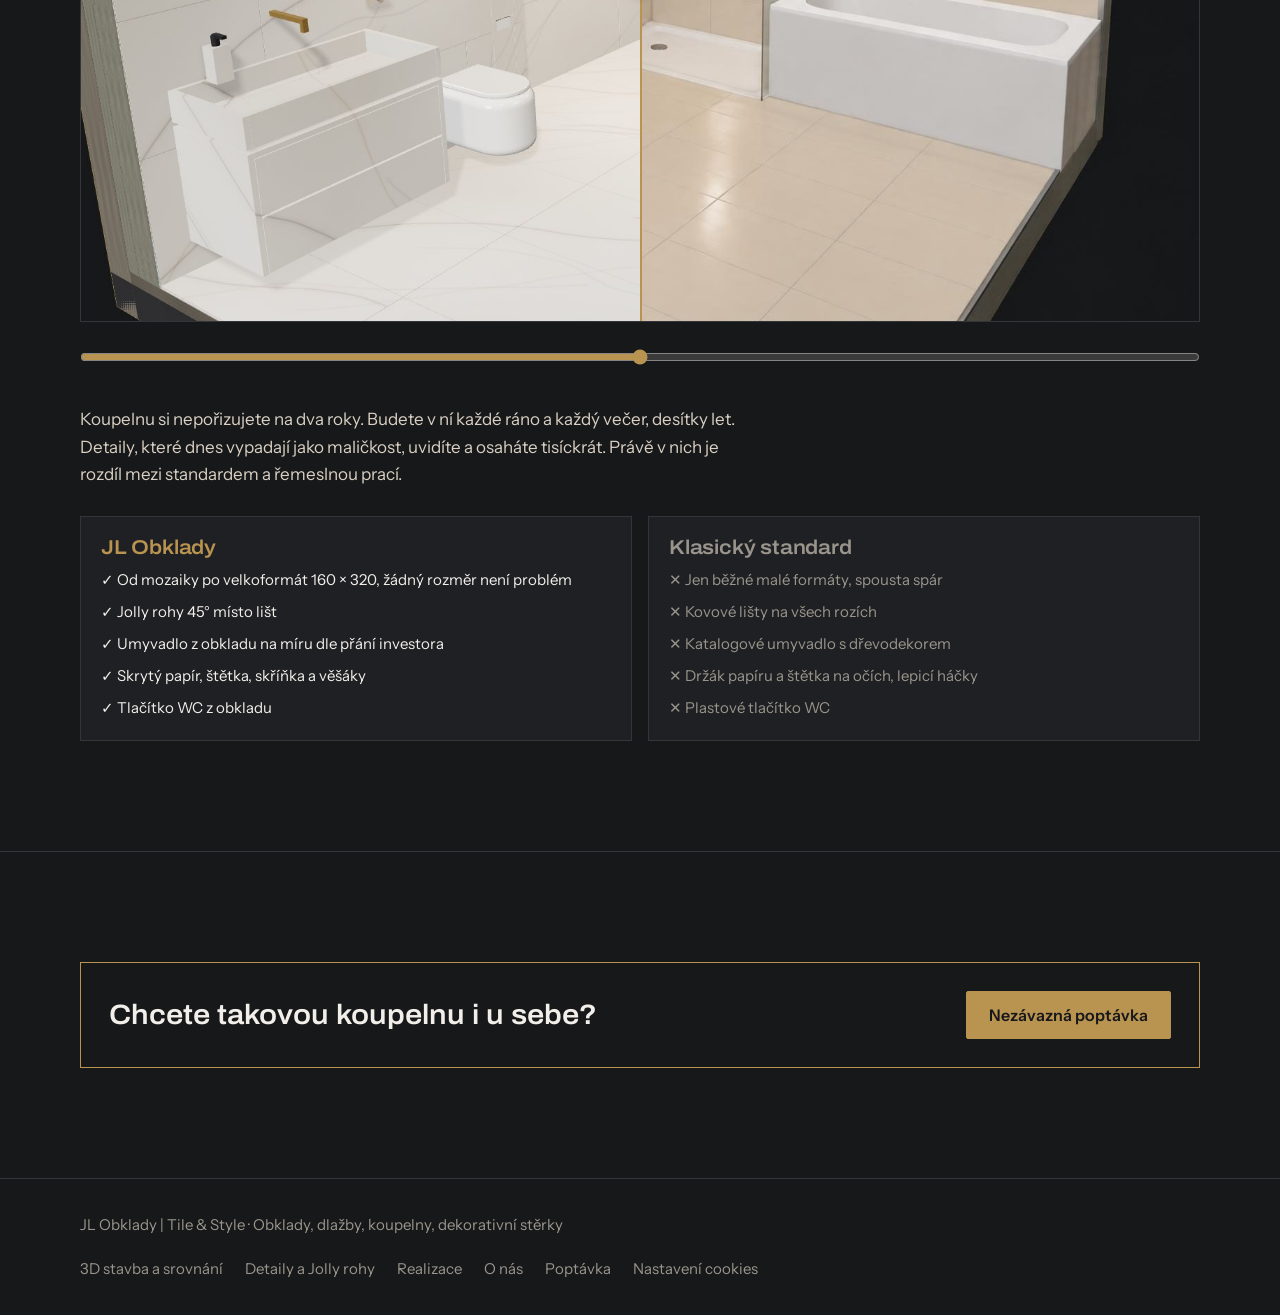
==== commit 427d0aa8: "Google Tag Manager GTM-NMV38KZ6 se souhlasem (Consent Mode v2), lišta cookies, CSP Co-Authored-By: C" ====
--- a/3d-stavba/index.html
+++ b/3d-stavba/index.html
@@ -1,6 +1,7 @@
 <!doctype html>
 <html lang="cs">
 <head>
+<script src="/assets/gtm.js"></script>
 <meta charset="utf-8">
 <meta name="viewport" content="width=device-width,initial-scale=1">
 <title>3D postup stavby koupelny krok za krokem | JL Obklady</title>
--- a/assets/site.css
+++ b/assets/site.css
@@ -225,3 +225,7 @@
 .moreform[open]>summary::before{content:"−"}
 .moreform[open]{padding-bottom:16px}
 @media(max-width:860px){.two>.info{order:2}}
+#cc{position:fixed;left:16px;right:16px;bottom:16px;z-index:60;max-width:640px;margin:0 auto;background:var(--slab);border:1px solid var(--brass);padding:16px 18px;display:flex;gap:14px 20px;align-items:center;flex-wrap:wrap;box-shadow:0 10px 40px rgba(0,0,0,.5)}
+#cc p{margin:0;flex:1 1 260px;font-size:15px;line-height:1.5;color:var(--stone)}
+#cc div{display:flex;gap:10px;flex-wrap:wrap}
+#cc .btn{padding:10px 16px;font-size:15px}
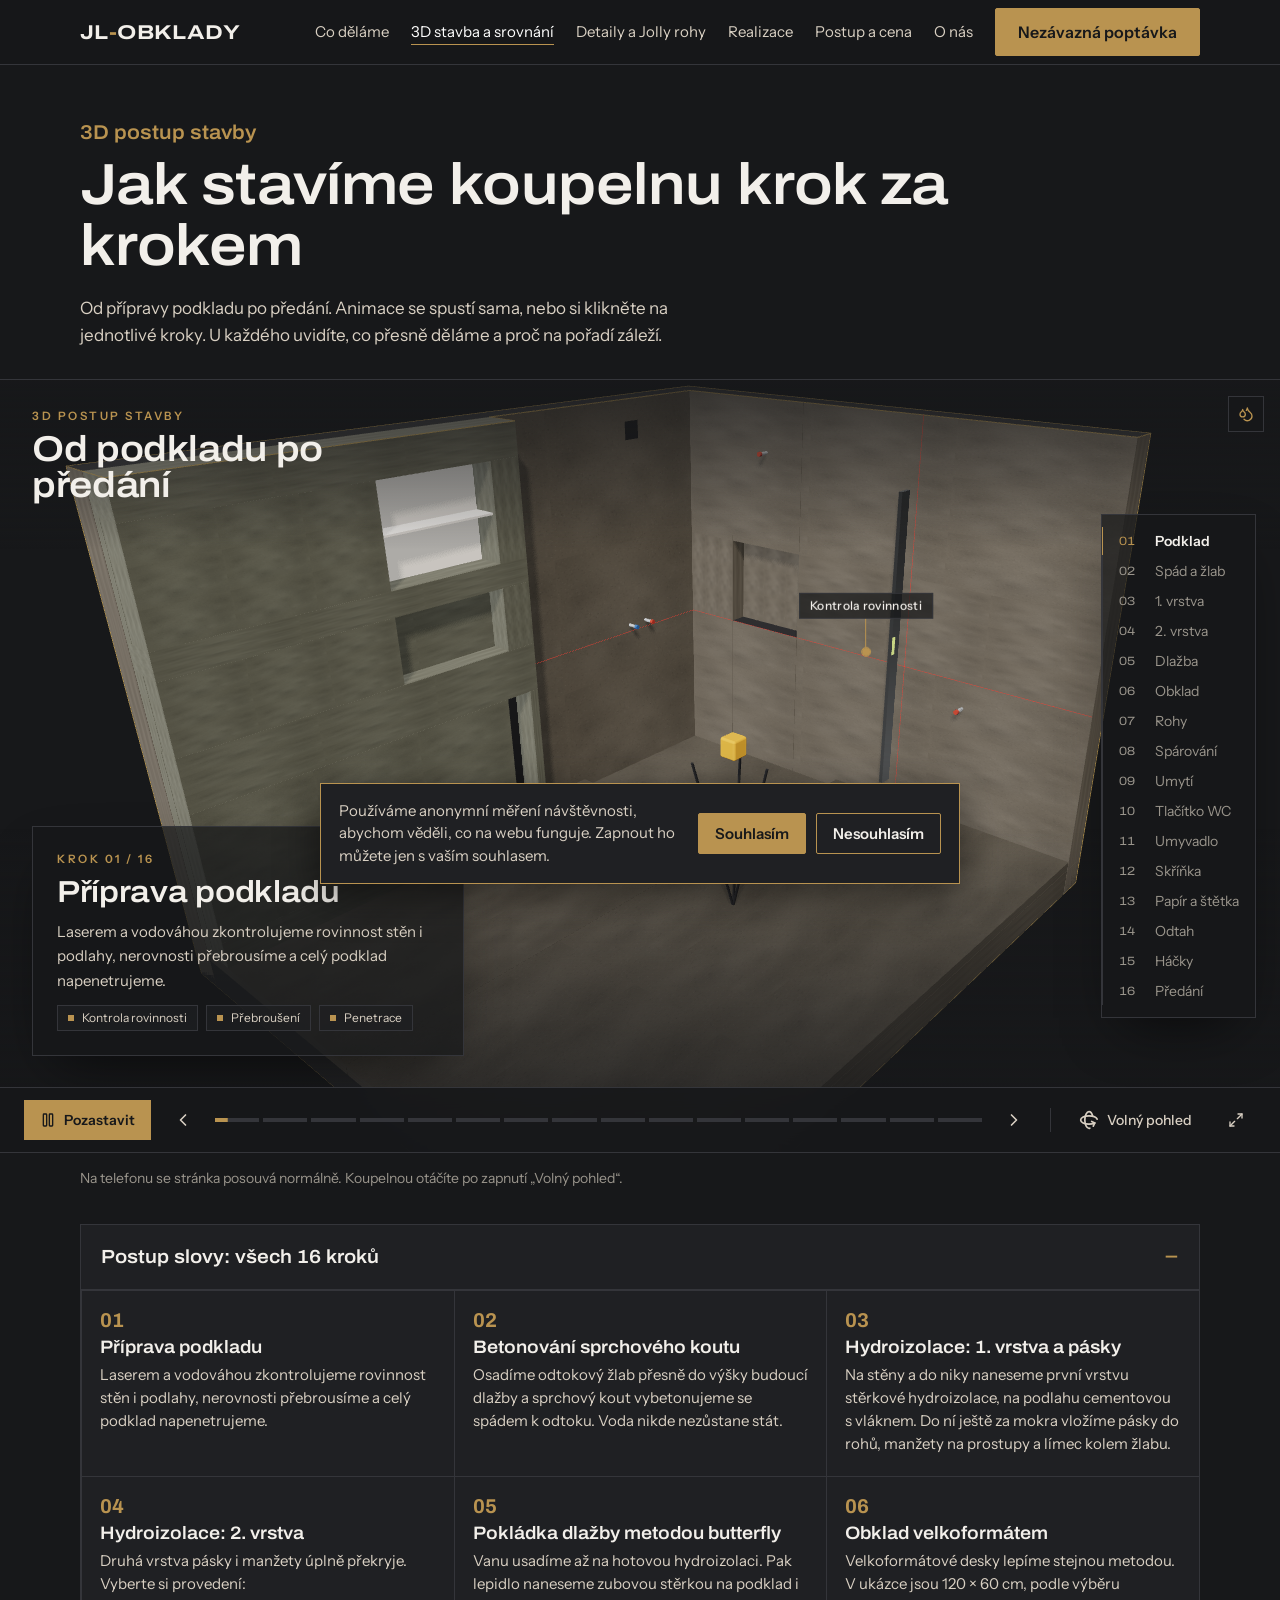
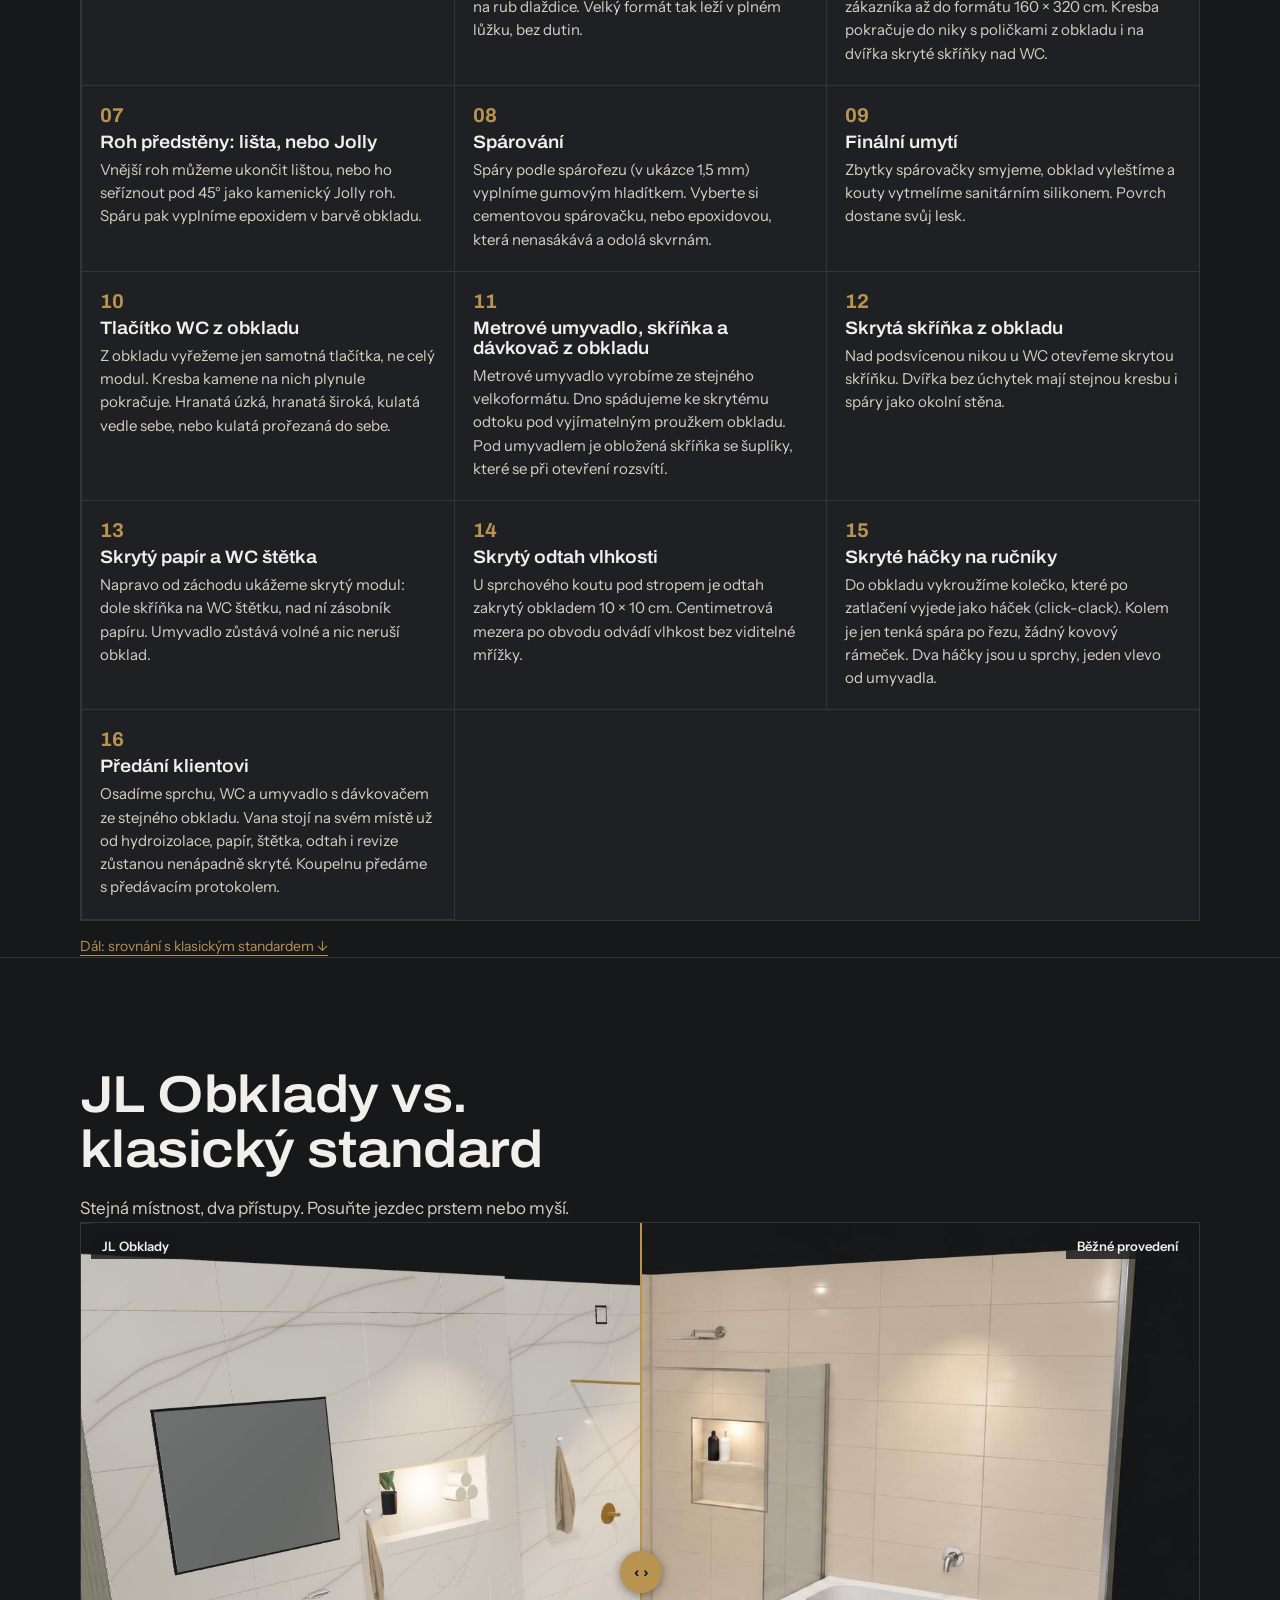
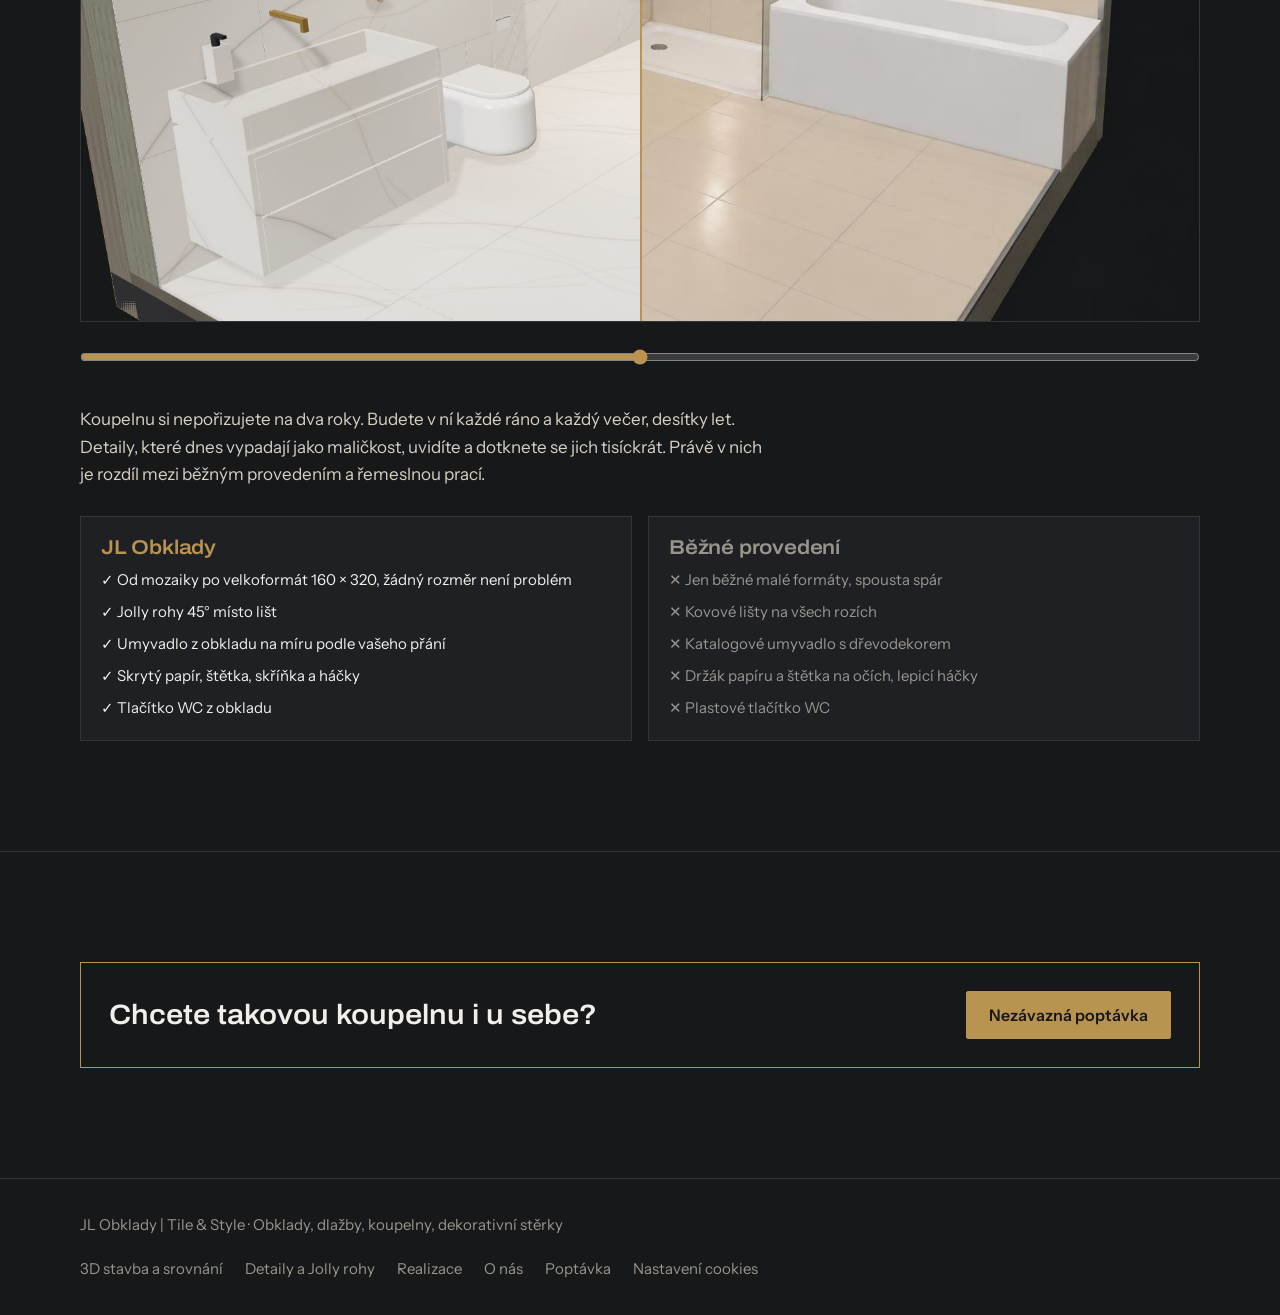
==== commit 934a3346: "Jazyková korektura textů, Běžné provedení, před/po pořadí Co-Authored-By: Claude Sonnet 5.5 <noreply" ====
--- a/3d-stavba/index.html
+++ b/3d-stavba/index.html
@@ -52,7 +52,7 @@
   <li><b>Skrytá skříňka z obkladu</b><span>Nad podsvícenou nikou u WC otevřeme skrytou skříňku. Dvířka bez úchytek mají stejnou kresbu i spáry jako okolní stěna.</span></li>
   <li><b>Skrytý papír a WC štětka</b><span>Napravo od záchodu ukážeme skrytý modul: dole skříňka na WC štětku, nad ní zásobník papíru. Umyvadlo zůstává volné a nic neruší obklad.</span></li>
   <li><b>Skrytý odtah vlhkosti</b><span>U sprchového koutu pod stropem je odtah zakrytý obkladem 10 × 10 cm. Centimetrová mezera po obvodu odvádí vlhkost bez viditelné mřížky.</span></li>
-  <li><b>Skryté věšáky na ručníky</b><span>Do obkladu vykroužíme kolečko, které po zatlačení vyjede jako věšák (click-clack). Kolem je jen tenká spára po řezu, žádný kovový rámeček. Dva věšáky jsou u sprchy, jeden vlevo od umyvadla.</span></li>
+  <li><b>Skryté háčky na ručníky</b><span>Do obkladu vykroužíme kolečko, které po zatlačení vyjede jako háček (click-clack). Kolem je jen tenká spára po řezu, žádný kovový rámeček. Dva háčky jsou u sprchy, jeden vlevo od umyvadla.</span></li>
   <li><b>Předání klientovi</b><span>Osadíme sprchu, WC a umyvadlo s dávkovačem ze stejného obkladu. Vana stojí na svém místě už od hydroizolace, papír, štětka, odtah i revize zůstanou nenápadně skryté. Koupelnu předáme s předávacím protokolem.</span></li>
  </ol>
  </details>
@@ -62,16 +62,16 @@
  <h2>JL Obklady vs. klasický standard</h2>
  <p class="lead">Stejná místnost, dva přístupy. <span id="cmpHint">Posuňte jezdec prstem nebo myší.</span></p>
  <div class="cmpbox" id="cmpBox">
-  <img src="/assets/srovnani-standard.jpg" width="1600" height="1000" alt="Klasický standard: koupelna s lištami, plastovým tlačítkem a viditelnými doplňky" draggable="false">
+  <img src="/assets/srovnani-standard.jpg" width="1600" height="1000" alt="Běžné provedení: koupelna s lištami, plastovým tlačítkem a viditelnými doplňky" draggable="false">
   <img class="ours" id="cmpOurs" src="/assets/srovnani-nas.jpg" width="1600" height="1000" alt="Koupelna JL-OBKLADY z velkoformátu se skrytými detaily" draggable="false">
-  <span class="tag l" id="tagL">JL Obklady</span><span class="tag r" id="tagR">Klasický standard</span>
+  <span class="tag l" id="tagL">JL Obklady</span><span class="tag r" id="tagR">Běžné provedení</span>
   <div class="handle" id="cmpH"><i>‹ ›</i></div>
  </div>
  <input type="range" id="cmpR" min="0" max="100" step="0.5" value="50" aria-label="Posuvník srovnání">
- <p class="lead" style="margin-top:28px">Koupelnu si nepořizujete na dva roky. Budete v ní každé ráno a každý večer, desítky let. Detaily, které dnes vypadají jako maličkost, uvidíte a osaháte tisíckrát. Právě v nich je rozdíl mezi standardem a řemeslnou prací.</p>
+ <p class="lead" style="margin-top:28px">Koupelnu si nepořizujete na dva roky. Budete v ní každé ráno a každý večer, desítky let. Detaily, které dnes vypadají jako maličkost, uvidíte a dotknete se jich tisíckrát. Právě v nich je rozdíl mezi běžným provedením a řemeslnou prací.</p>
  <div class="cmp2">
-  <div class="us"><h2>JL Obklady</h2><ul><li>✓ Od mozaiky po velkoformát 160 × 320, žádný rozměr není problém</li><li>✓ Jolly rohy 45° místo lišt</li><li>✓ Umyvadlo z obkladu na míru dle přání investora</li><li>✓ Skrytý papír, štětka, skříňka a věšáky</li><li>✓ Tlačítko WC z obkladu</li></ul></div>
-  <div class="them"><h2>Klasický standard</h2><ul><li>✕ Jen běžné malé formáty, spousta spár</li><li>✕ Kovové lišty na všech rozích</li><li>✕ Katalogové umyvadlo s dřevodekorem</li><li>✕ Držák papíru a štětka na očích, lepicí háčky</li><li>✕ Plastové tlačítko WC</li></ul></div>
+  <div class="us"><h2>JL Obklady</h2><ul><li>✓ Od mozaiky po velkoformát 160 × 320, žádný rozměr není problém</li><li>✓ Jolly rohy 45° místo lišt</li><li>✓ Umyvadlo z obkladu na míru podle vašeho přání</li><li>✓ Skrytý papír, štětka, skříňka a háčky</li><li>✓ Tlačítko WC z obkladu</li></ul></div>
+  <div class="them"><h2>Běžné provedení</h2><ul><li>✕ Jen běžné malé formáty, spousta spár</li><li>✕ Kovové lišty na všech rozích</li><li>✕ Katalogové umyvadlo s dřevodekorem</li><li>✕ Držák papíru a štětka na očích, lepicí háčky</li><li>✕ Plastové tlačítko WC</li></ul></div>
  </div>
 </div></section>
 <section><div class="wrap"><div class="cta-band" style="margin-top:0"><p>Chcete takovou koupelnu i u sebe?</p><a class="btn" href="/poptavka/">Nezávazná poptávka</a></div></div></section>
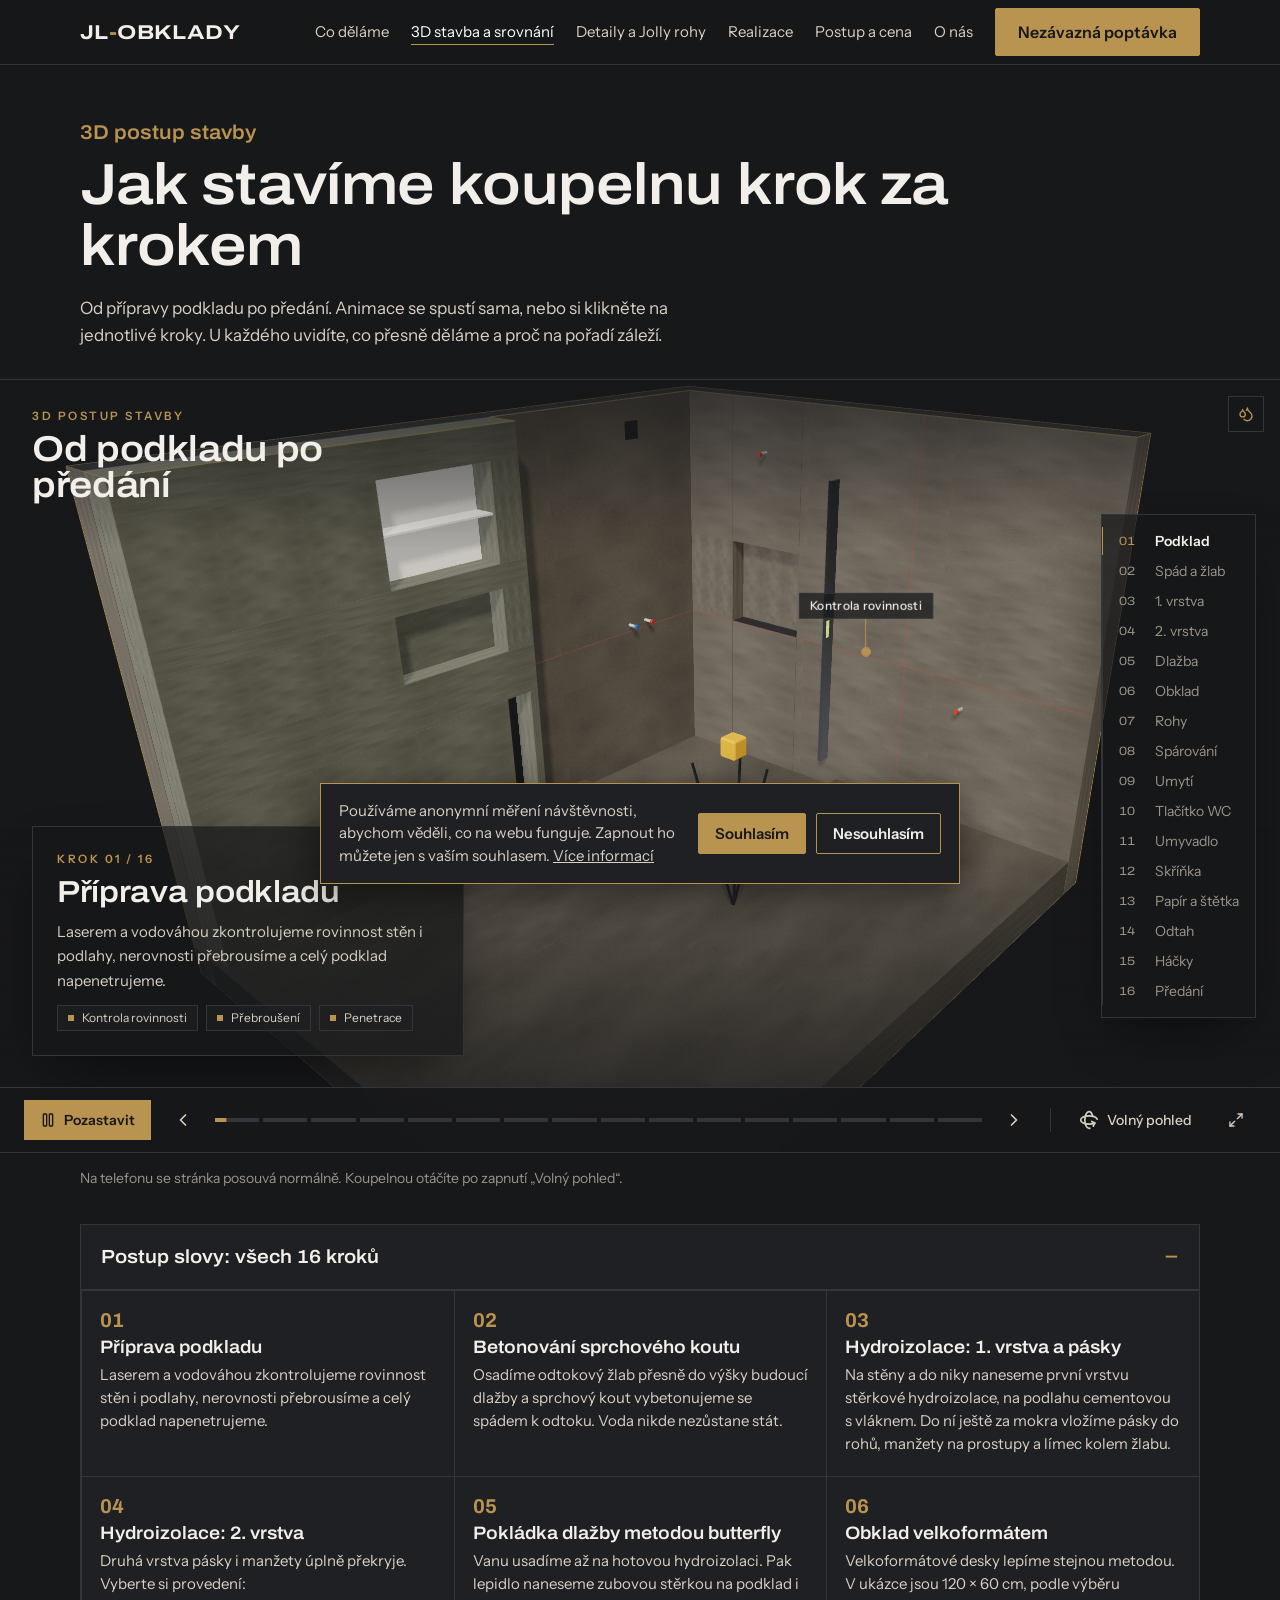
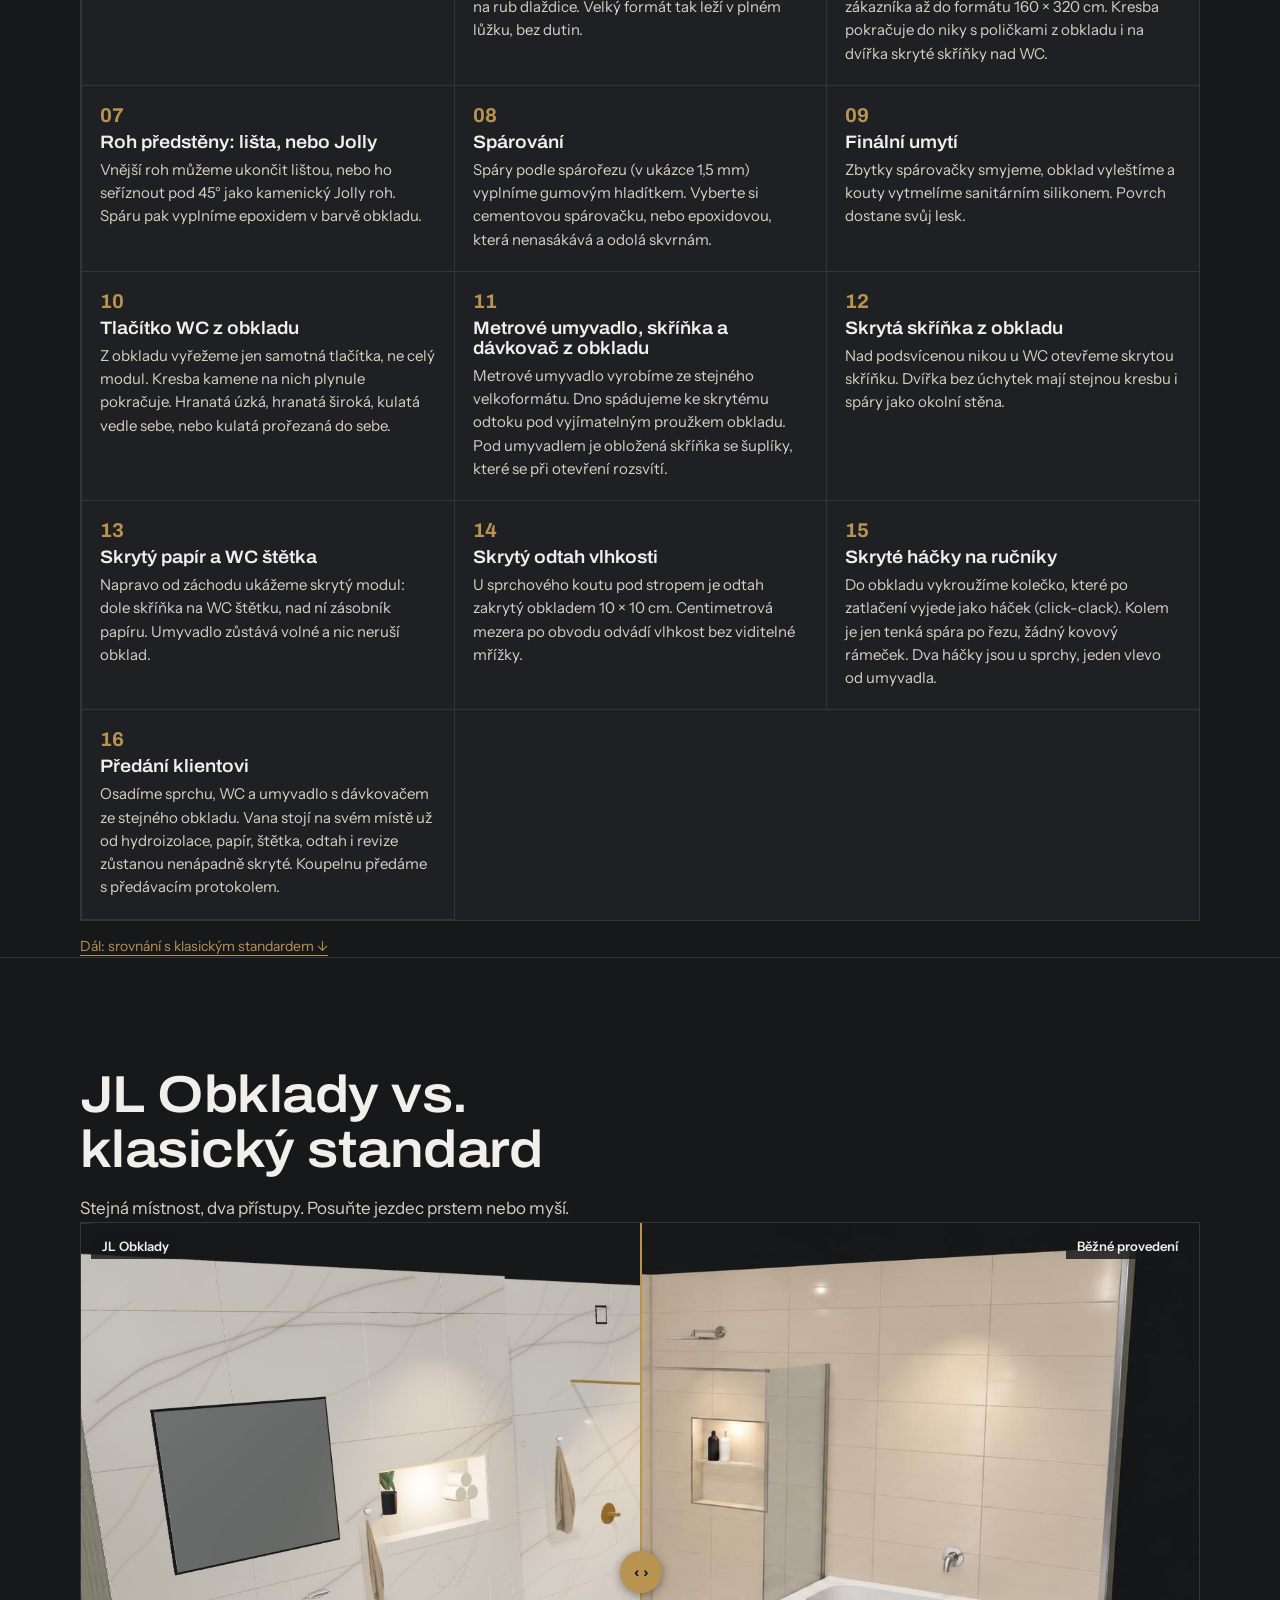
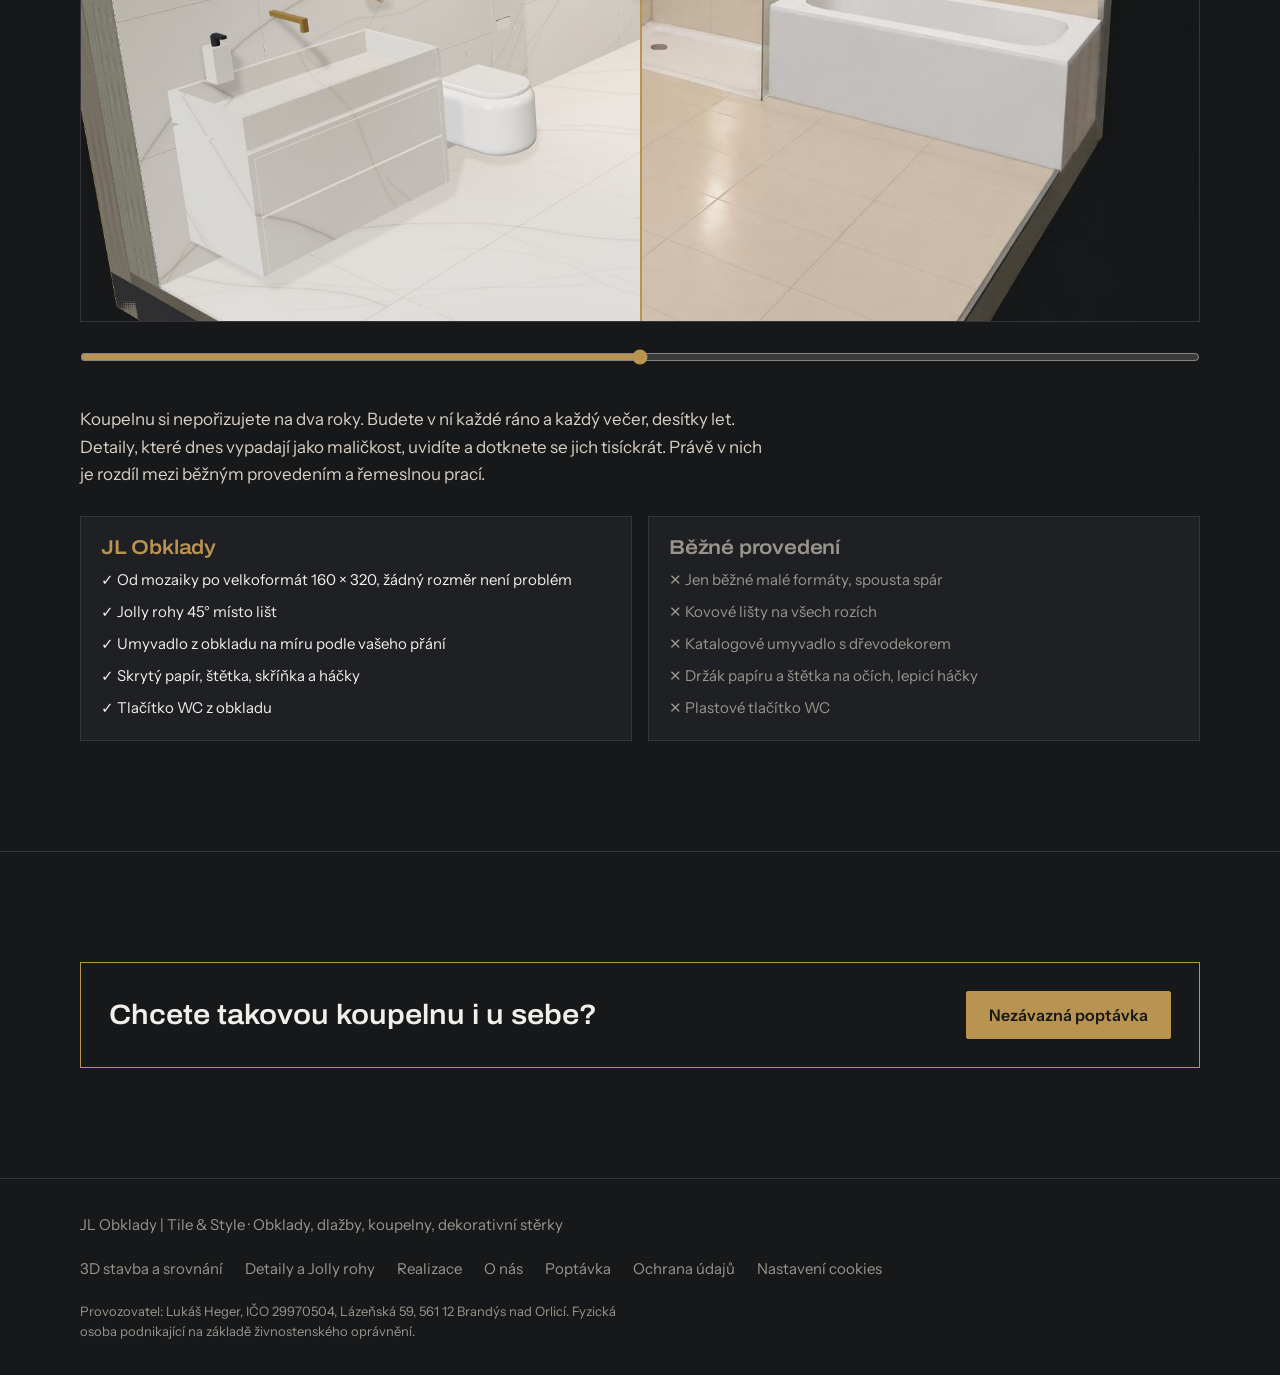
==== commit a95a859a: "Ochrana osobních údajů a cookies, identifikace provozovatele v patičce Co-Authored-By: Claude Sonnet" ====
--- a/3d-stavba/index.html
+++ b/3d-stavba/index.html
@@ -76,7 +76,7 @@
 </div></section>
 <section><div class="wrap"><div class="cta-band" style="margin-top:0"><p>Chcete takovou koupelnu i u sebe?</p><a class="btn" href="/poptavka/">Nezávazná poptávka</a></div></div></section>
 </main>
-<footer><div class="wrap"><span>JL Obklady | Tile & Style · Obklady, dlažby, koupelny, dekorativní stěrky</span><nav aria-label="Odkazy"><a href="/3d-stavba/">3D stavba a srovnání</a><a href="/detaily/">Detaily a Jolly rohy</a><a href="/realizace/">Realizace</a><a href="/o-nas/">O nás</a><a href="/poptavka/">Poptávka</a></nav></div></footer>
+<footer><div class="wrap"><span>JL Obklady | Tile & Style · Obklady, dlažby, koupelny, dekorativní stěrky</span><nav aria-label="Odkazy"><a href="/3d-stavba/">3D stavba a srovnání</a><a href="/detaily/">Detaily a Jolly rohy</a><a href="/realizace/">Realizace</a><a href="/o-nas/">O nás</a><a href="/poptavka/">Poptávka</a><a href="/ochrana-udaju/">Ochrana údajů</a></nav><p class="fid">Provozovatel: Lukáš Heger, IČO 29970504, Lázeňská 59, 561 12 Brandýs nad Orlicí. Fyzická osoba podnikající na základě živnostenského oprávnění.</p></div></footer>
 <div class="call" id="call"><div class="call-menu" id="callMenu"><a href="tel:+420725967231">Lukáš<small>+420 725 967 231</small></a><a href="tel:+420732523129">Honza<small>+420 732 523 129</small></a><a href="https://wa.me/420725967231" target="_blank" rel="noopener" data-track="whatsapp">WhatsApp<small>napsat zprávu</small></a></div><button type="button" class="btn" id="callBtn" aria-expanded="false" aria-controls="callMenu">Zavolat</button></div>
 <script src="/assets/site.js" defer></script>
 <script>
--- a/assets/site.css
+++ b/assets/site.css
@@ -229,3 +229,9 @@
 #cc p{margin:0;flex:1 1 260px;font-size:15px;line-height:1.5;color:var(--stone)}
 #cc div{display:flex;gap:10px;flex-wrap:wrap}
 #cc .btn{padding:10px 16px;font-size:15px}
+.legal{max-width:760px;padding-bottom:60px}
+.legal h2{max-width:none;font-size:clamp(20px,2.4vw,26px);margin:34px 0 10px}
+.legal p,.legal li{line-height:1.65;color:var(--stone)}
+.legal ul{padding-left:20px;margin:10px 0}
+.legal a{color:var(--porc);border-bottom:1px solid var(--brass);text-decoration:none}
+footer .fid{flex:1 1 100%;margin:0;font-size:13px;line-height:1.55}
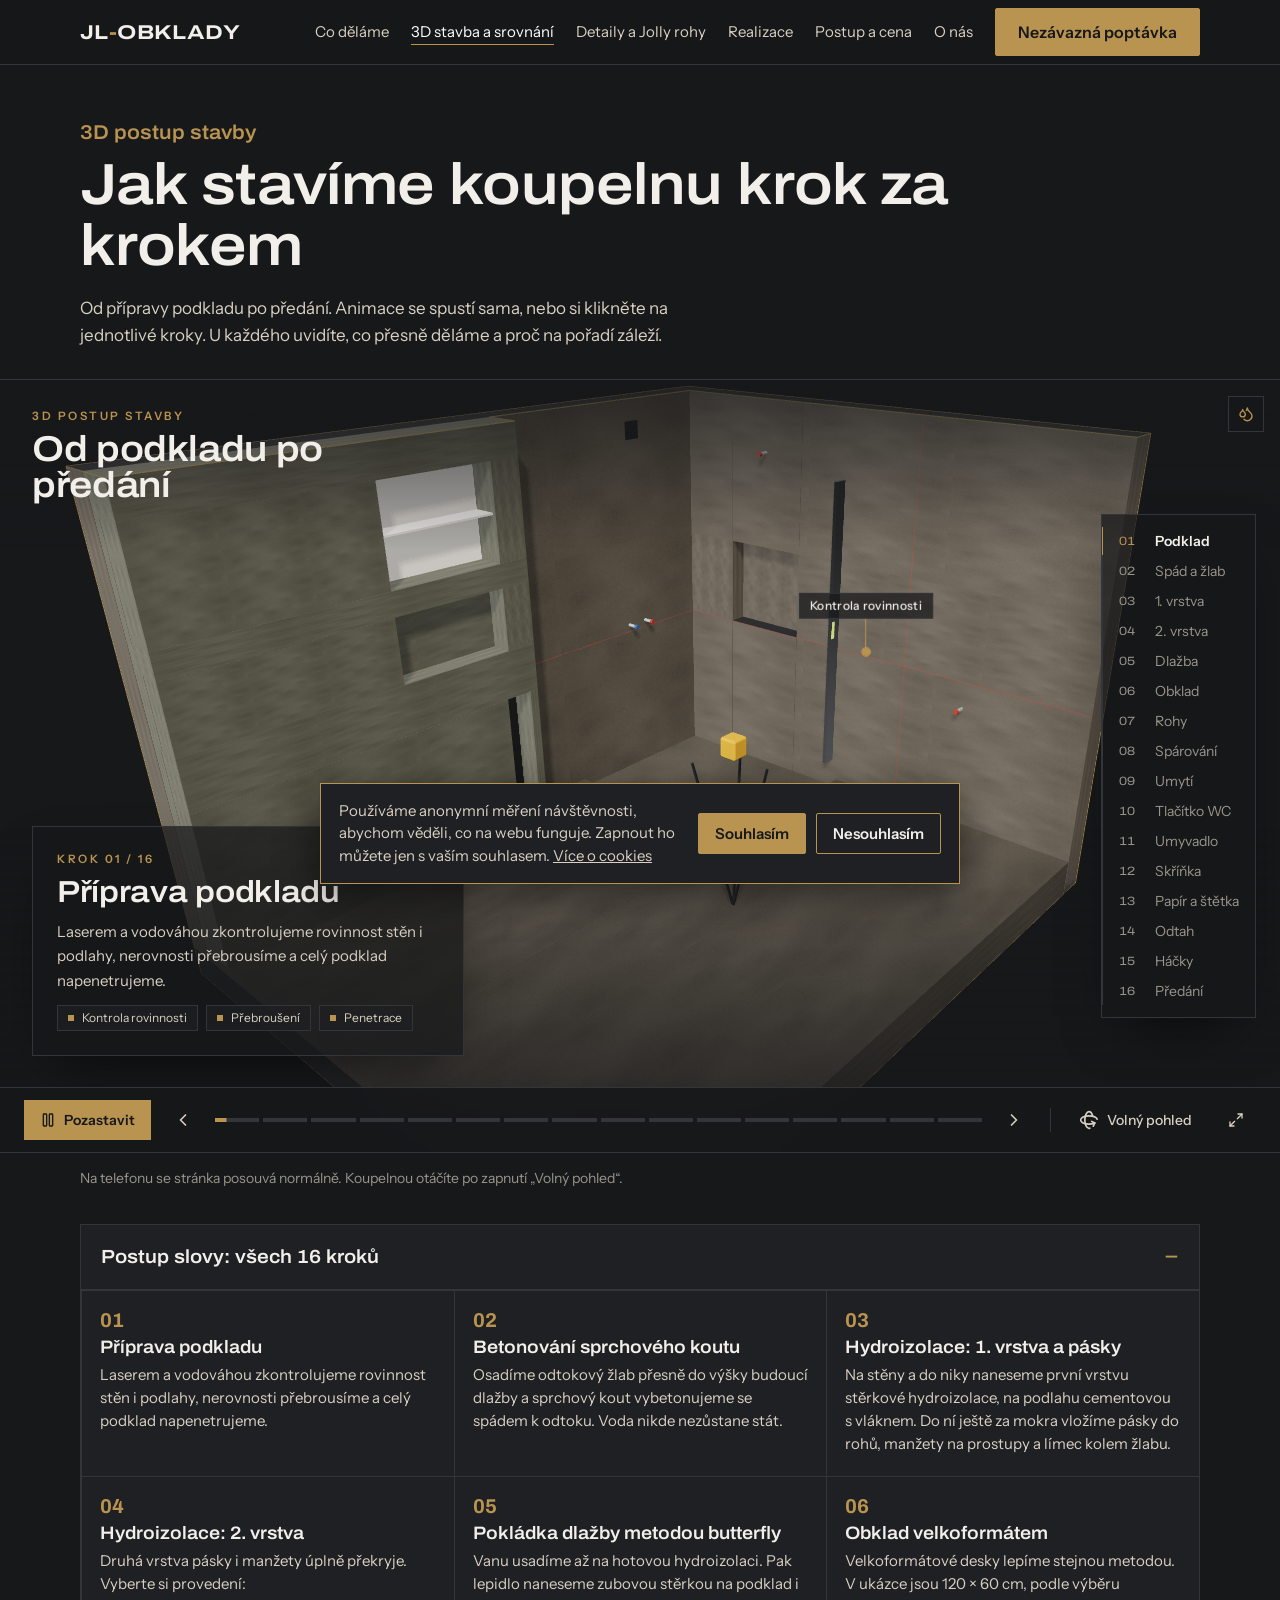
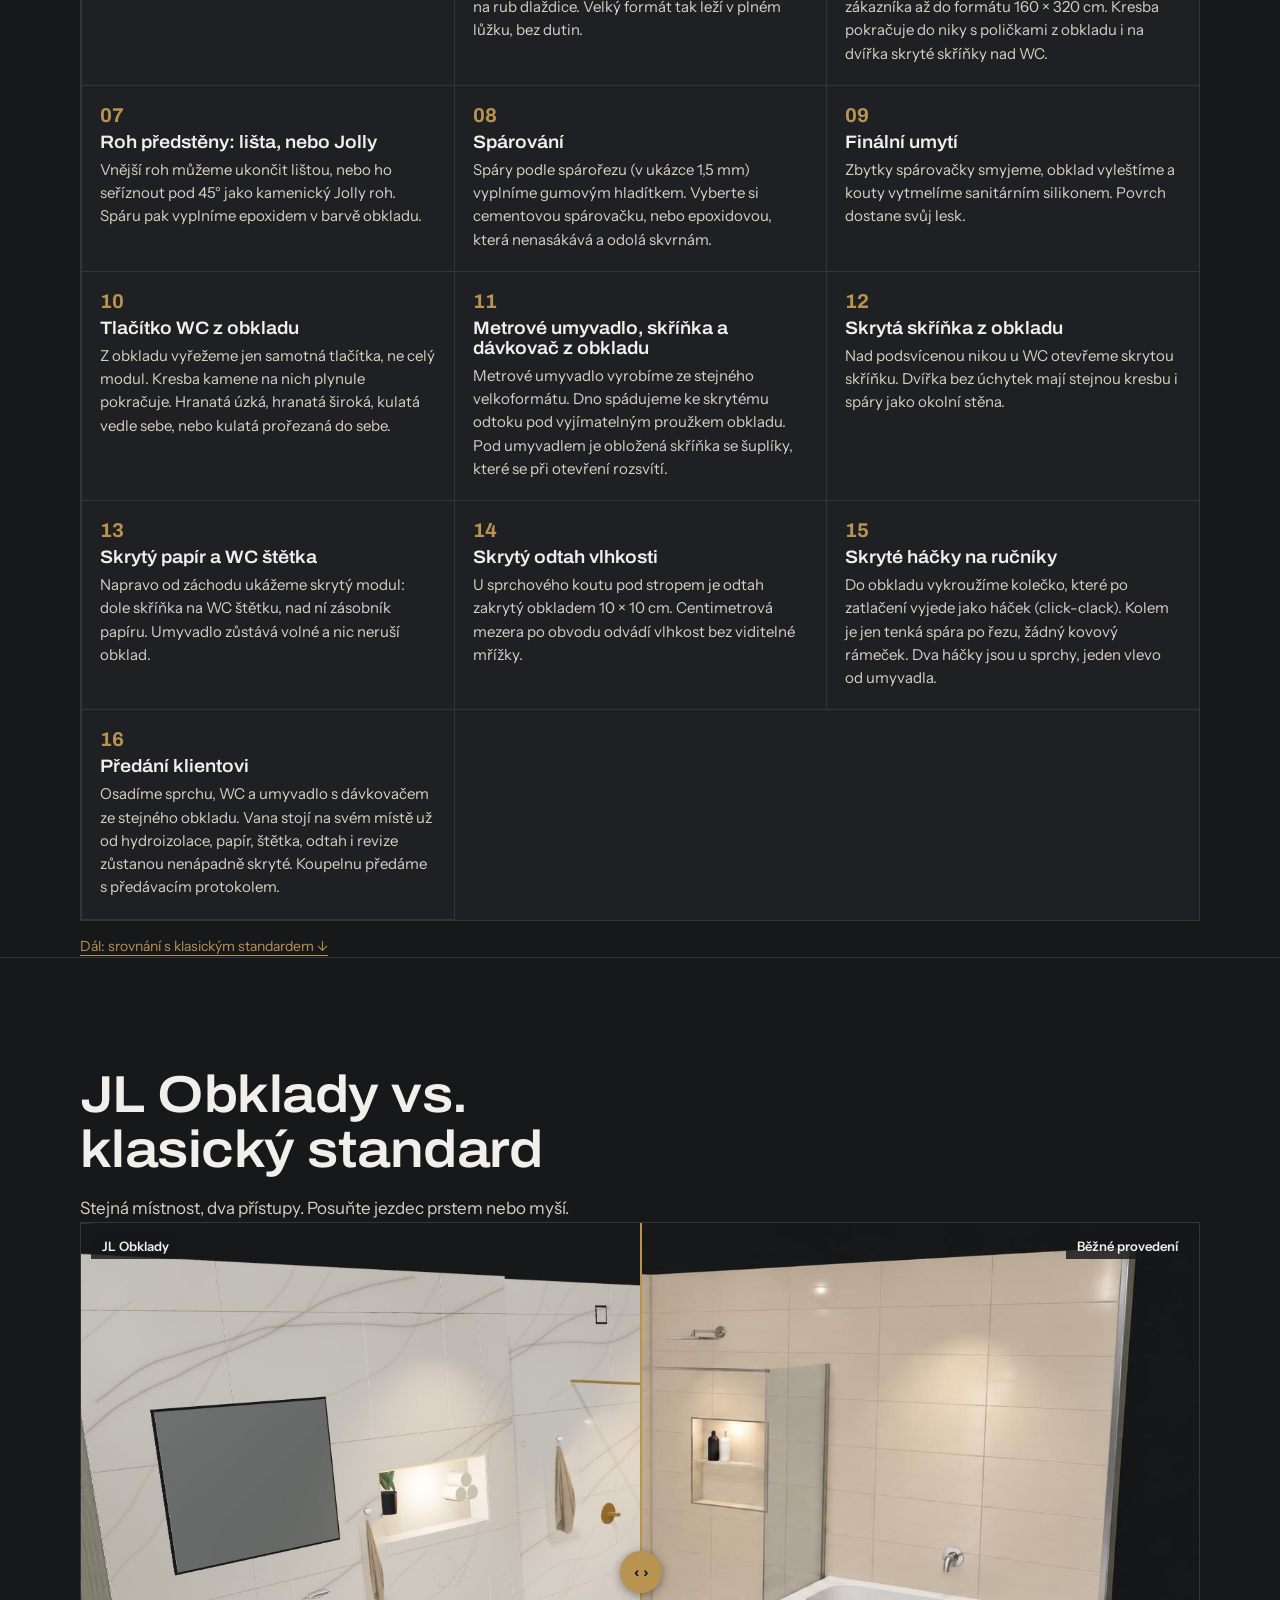
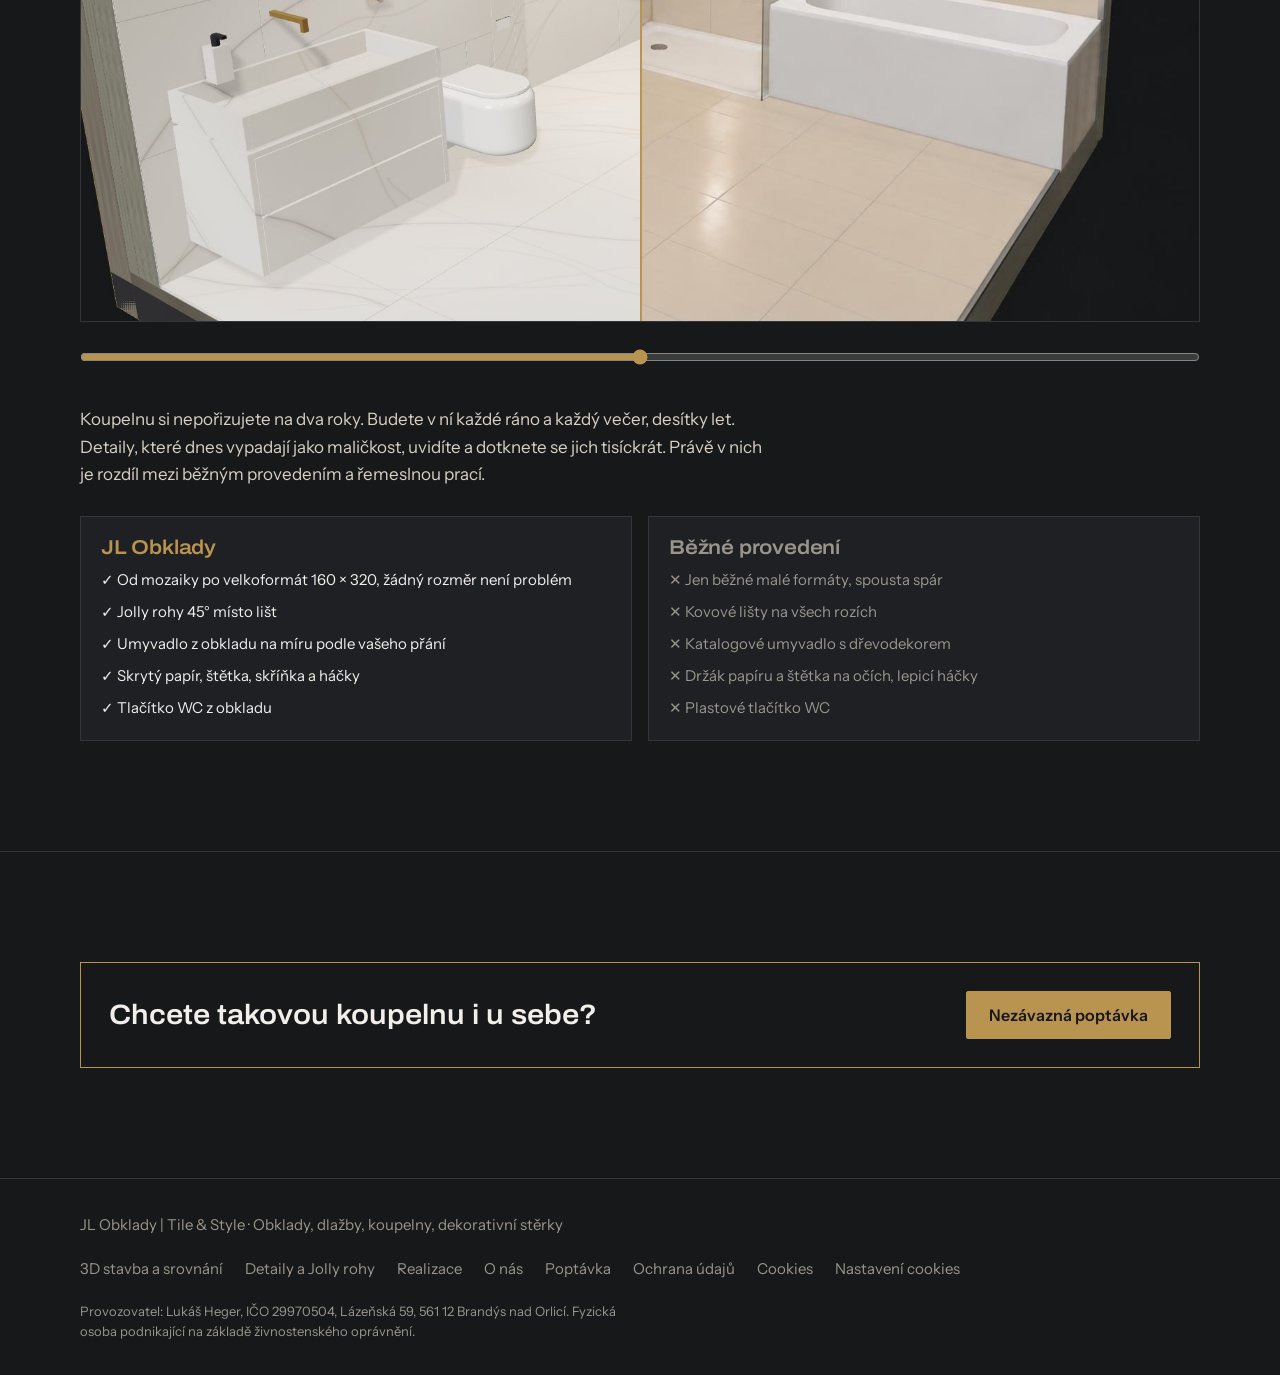
==== commit 91849659: "Samostatná stránka Cookies (přehled, tabulka, správa souhlasu) Co-Authored-By: Claude Sonnet 5.5 <no" ====
--- a/3d-stavba/index.html
+++ b/3d-stavba/index.html
@@ -76,7 +76,7 @@
 </div></section>
 <section><div class="wrap"><div class="cta-band" style="margin-top:0"><p>Chcete takovou koupelnu i u sebe?</p><a class="btn" href="/poptavka/">Nezávazná poptávka</a></div></div></section>
 </main>
-<footer><div class="wrap"><span>JL Obklady | Tile & Style · Obklady, dlažby, koupelny, dekorativní stěrky</span><nav aria-label="Odkazy"><a href="/3d-stavba/">3D stavba a srovnání</a><a href="/detaily/">Detaily a Jolly rohy</a><a href="/realizace/">Realizace</a><a href="/o-nas/">O nás</a><a href="/poptavka/">Poptávka</a><a href="/ochrana-udaju/">Ochrana údajů</a></nav><p class="fid">Provozovatel: Lukáš Heger, IČO 29970504, Lázeňská 59, 561 12 Brandýs nad Orlicí. Fyzická osoba podnikající na základě živnostenského oprávnění.</p></div></footer>
+<footer><div class="wrap"><span>JL Obklady | Tile & Style · Obklady, dlažby, koupelny, dekorativní stěrky</span><nav aria-label="Odkazy"><a href="/3d-stavba/">3D stavba a srovnání</a><a href="/detaily/">Detaily a Jolly rohy</a><a href="/realizace/">Realizace</a><a href="/o-nas/">O nás</a><a href="/poptavka/">Poptávka</a><a href="/ochrana-udaju/">Ochrana údajů</a><a href="/cookies/">Cookies</a></nav><p class="fid">Provozovatel: Lukáš Heger, IČO 29970504, Lázeňská 59, 561 12 Brandýs nad Orlicí. Fyzická osoba podnikající na základě živnostenského oprávnění.</p></div></footer>
 <div class="call" id="call"><div class="call-menu" id="callMenu"><a href="tel:+420725967231">Lukáš<small>+420 725 967 231</small></a><a href="tel:+420732523129">Honza<small>+420 732 523 129</small></a><a href="https://wa.me/420725967231" target="_blank" rel="noopener" data-track="whatsapp">WhatsApp<small>napsat zprávu</small></a></div><button type="button" class="btn" id="callBtn" aria-expanded="false" aria-controls="callMenu">Zavolat</button></div>
 <script src="/assets/site.js" defer></script>
 <script>
--- a/assets/site.css
+++ b/assets/site.css
@@ -235,3 +235,9 @@
 .legal ul{padding-left:20px;margin:10px 0}
 .legal a{color:var(--porc);border-bottom:1px solid var(--brass);text-decoration:none}
 footer .fid{flex:1 1 100%;margin:0;font-size:13px;line-height:1.55}
+.legal h3{font-size:18px;margin:18px 0 6px;color:var(--porc)}
+.cktab{border:1px solid var(--joint);margin:10px 0 14px}
+.ckrow{display:grid;grid-template-columns:130px 1fr 1.4fr;gap:6px 18px;padding:14px 16px;border-top:1px solid var(--joint);color:var(--stone);font-size:15px;line-height:1.55}
+.ckrow:first-child{border-top:0}
+.ckrow b{color:#fff;word-break:break-all}
+@media(max-width:640px){.ckrow{grid-template-columns:1fr}}
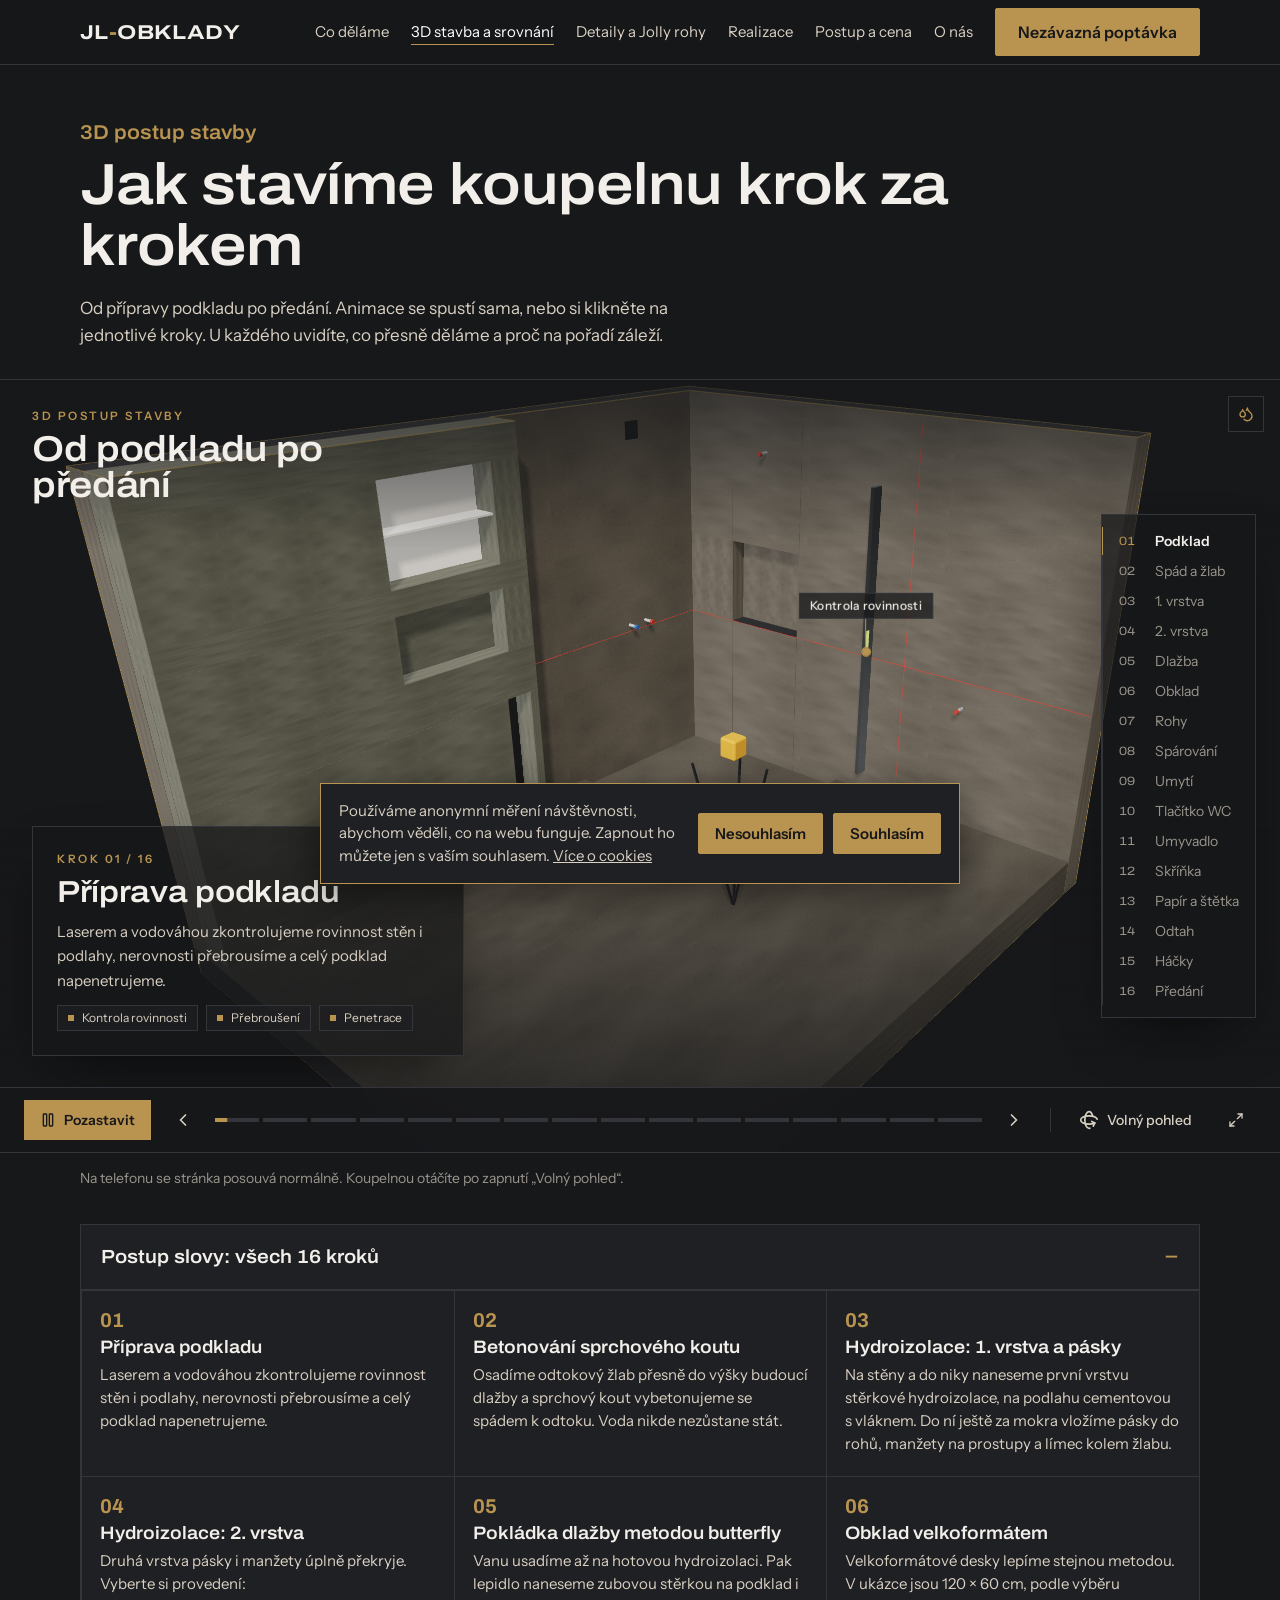
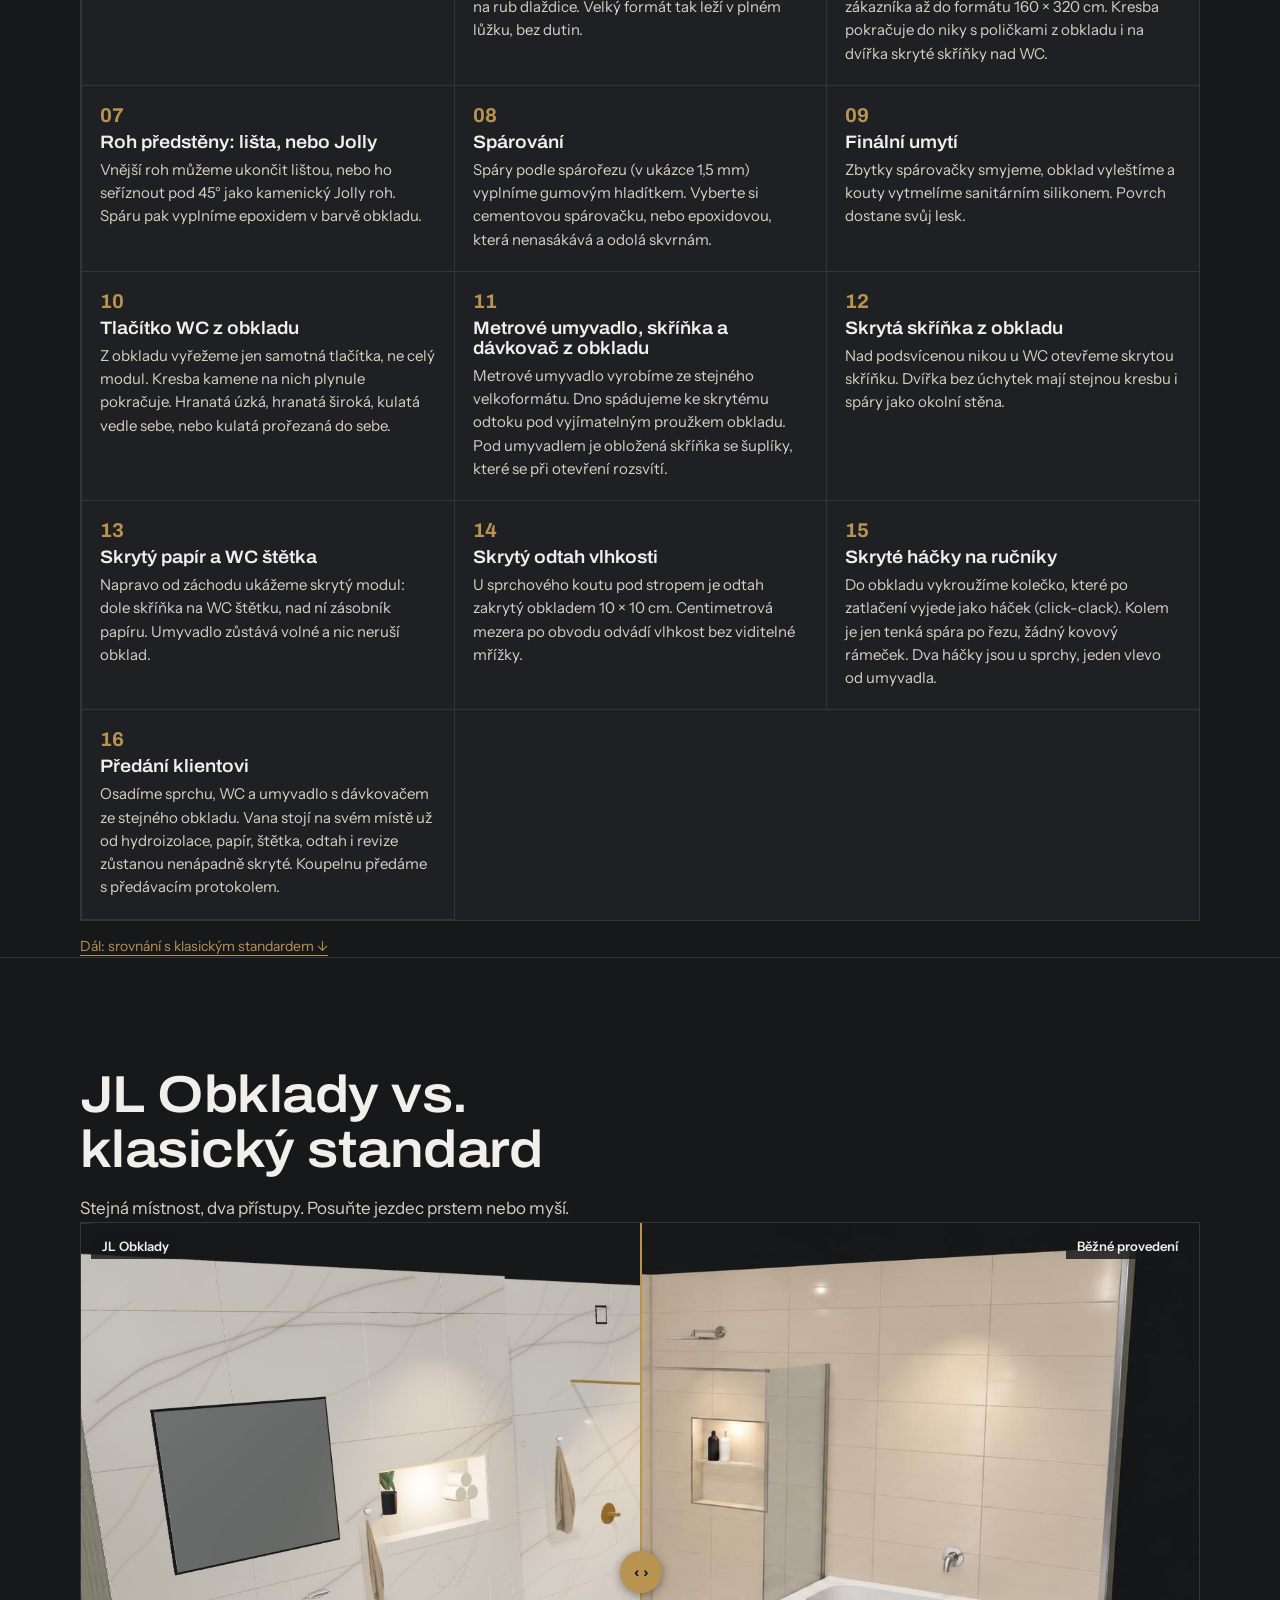
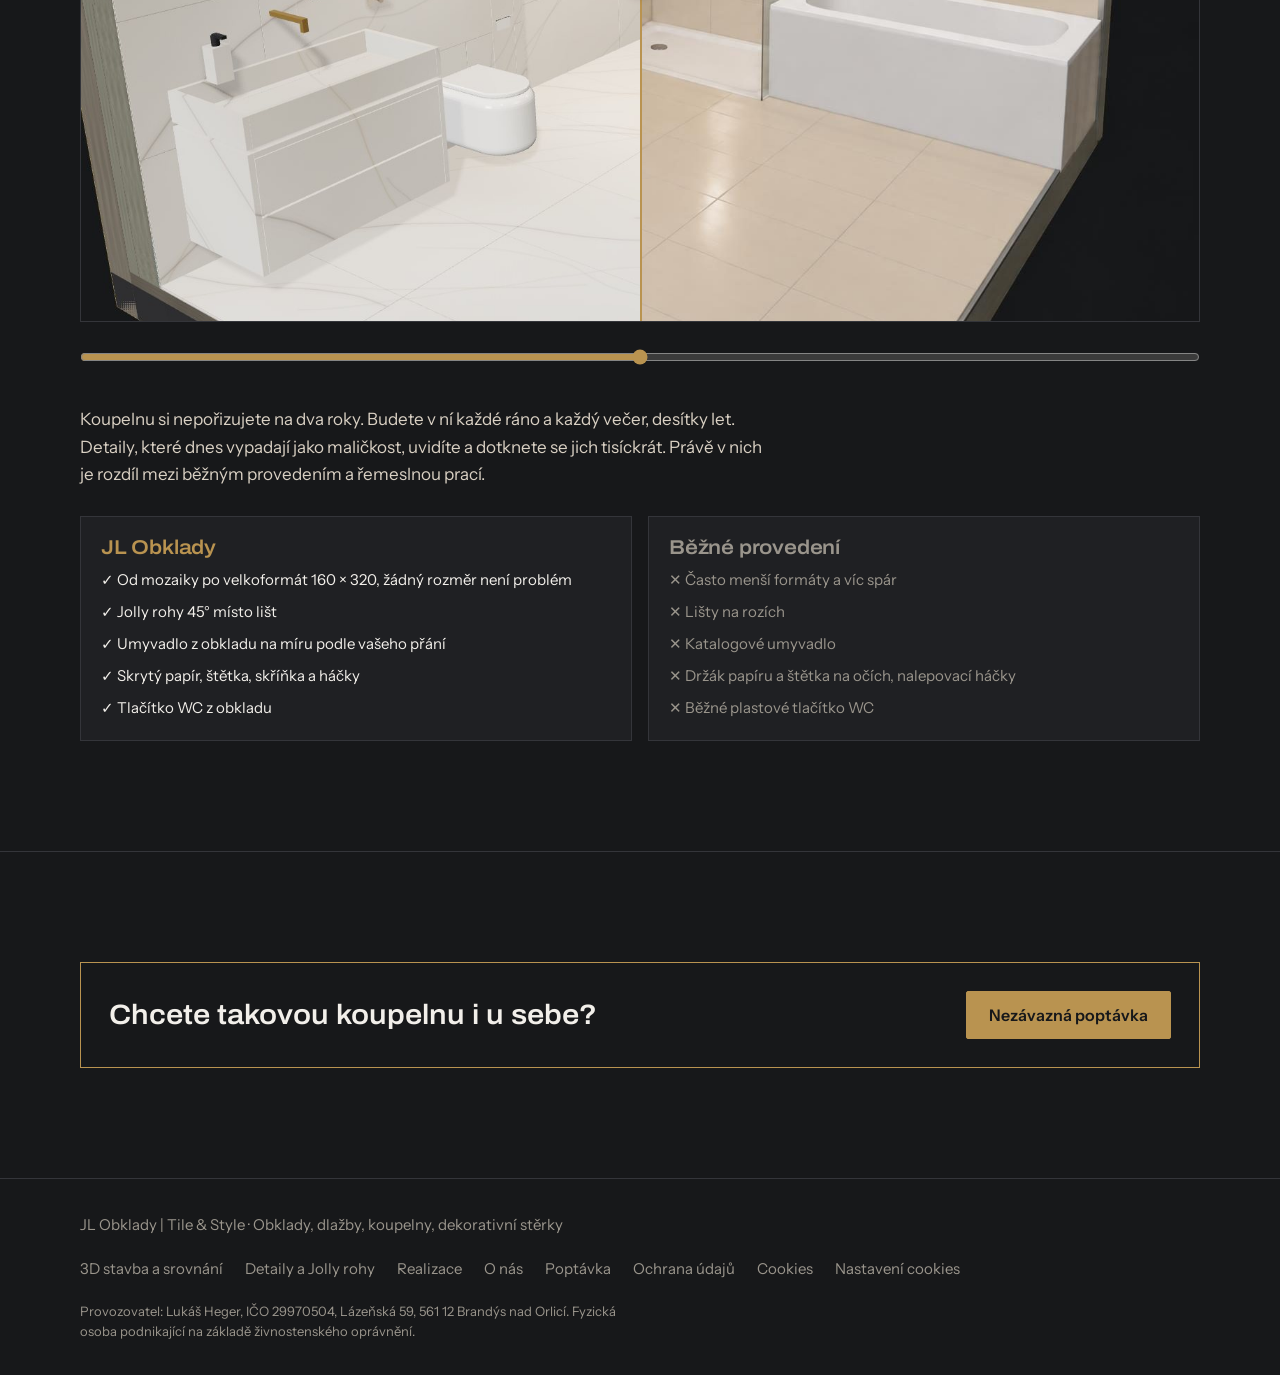
==== commit deb30875: "Úpravy po právní kontrole: bez povinného souhlasu, rovnocenná tlačítka, GTM až po souhlasu, vlastní " ====
--- a/3d-stavba/index.html
+++ b/3d-stavba/index.html
@@ -12,9 +12,7 @@
 <meta property="og:title" content="3D postup stavby koupelny krok za krokem"><meta property="og:description" content="Interaktivní 3D animace stavby koupelny od přípravy podkladu a hydroizolace po obklad, Jolly rohy, skryté detaily z obkladu a předání. JL-OBKLADY, východní Čechy."><meta property="og:url" content="https://jl-obklady-web.jlobklady.workers.dev/3d-stavba/"><meta property="og:image" content="https://jl-obklady-web.jlobklady.workers.dev/assets/og.jpg">
 <meta name="twitter:card" content="summary_large_image">
 <meta name="theme-color" content="#17181a">
-
-<link rel="preconnect" href="https://fonts.googleapis.com"><link rel="preconnect" href="https://fonts.gstatic.com" crossorigin>
-<link href="https://fonts.googleapis.com/css2?family=Archivo:wdth,wght@62..125,300..800&family=Instrument+Sans:wght@400;500;600&display=swap" rel="stylesheet">
+<link rel="stylesheet" href="/assets/fonts.css">
 <link rel="stylesheet" href="/assets/site.css">
 </head>
 <body>
@@ -71,7 +69,7 @@
  <p class="lead" style="margin-top:28px">Koupelnu si nepořizujete na dva roky. Budete v ní každé ráno a každý večer, desítky let. Detaily, které dnes vypadají jako maličkost, uvidíte a dotknete se jich tisíckrát. Právě v nich je rozdíl mezi běžným provedením a řemeslnou prací.</p>
  <div class="cmp2">
   <div class="us"><h2>JL Obklady</h2><ul><li>✓ Od mozaiky po velkoformát 160 × 320, žádný rozměr není problém</li><li>✓ Jolly rohy 45° místo lišt</li><li>✓ Umyvadlo z obkladu na míru podle vašeho přání</li><li>✓ Skrytý papír, štětka, skříňka a háčky</li><li>✓ Tlačítko WC z obkladu</li></ul></div>
-  <div class="them"><h2>Běžné provedení</h2><ul><li>✕ Jen běžné malé formáty, spousta spár</li><li>✕ Kovové lišty na všech rozích</li><li>✕ Katalogové umyvadlo s dřevodekorem</li><li>✕ Držák papíru a štětka na očích, lepicí háčky</li><li>✕ Plastové tlačítko WC</li></ul></div>
+  <div class="them"><h2>Běžné provedení</h2><ul><li>✕ Často menší formáty a víc spár</li><li>✕ Lišty na rozích</li><li>✕ Katalogové umyvadlo</li><li>✕ Držák papíru a štětka na očích, nalepovací háčky</li><li>✕ Běžné plastové tlačítko WC</li></ul></div>
  </div>
 </div></section>
 <section><div class="wrap"><div class="cta-band" style="margin-top:0"><p>Chcete takovou koupelnu i u sebe?</p><a class="btn" href="/poptavka/">Nezávazná poptávka</a></div></div></section>
--- a/assets/fonts.css
+++ b/assets/fonts.css
@@ -0,0 +1,4 @@
+@font-face{font-family:'Archivo';font-style:normal;font-display:swap;font-weight:100 900;font-stretch:62% 125%;src:url(/assets/fonts/archivo-latin-ext-wdth-normal.woff2) format('woff2');unicode-range:U+0100-02BA,U+02BD-02C5,U+02C7-02CC,U+02CE-02D7,U+02DD-02FF,U+0304,U+0308,U+0329,U+1D00-1DBF,U+1E00-1E9F,U+1EF2-1EFF,U+2020,U+20A0-20AB,U+20AD-20C0,U+2113,U+2C60-2C7F,U+A720-A7FF}
+@font-face{font-family:'Archivo';font-style:normal;font-display:swap;font-weight:100 900;font-stretch:62% 125%;src:url(/assets/fonts/archivo-latin-wdth-normal.woff2) format('woff2');unicode-range:U+0000-00FF,U+0131,U+0152-0153,U+02BB-02BC,U+02C6,U+02DA,U+02DC,U+0304,U+0308,U+0329,U+2000-206F,U+20AC,U+2122,U+2191,U+2193,U+2212,U+2215,U+FEFF,U+FFFD}
+@font-face{font-family:'Instrument Sans';font-style:normal;font-display:swap;font-weight:400 700;src:url(/assets/fonts/instrument-sans-latin-ext-wght-normal.woff2) format('woff2');unicode-range:U+0100-02BA,U+02BD-02C5,U+02C7-02CC,U+02CE-02D7,U+02DD-02FF,U+0304,U+0308,U+0329,U+1D00-1DBF,U+1E00-1E9F,U+1EF2-1EFF,U+2020,U+20A0-20AB,U+20AD-20C0,U+2113,U+2C60-2C7F,U+A720-A7FF}
+@font-face{font-family:'Instrument Sans';font-style:normal;font-display:swap;font-weight:400 700;src:url(/assets/fonts/instrument-sans-latin-wght-normal.woff2) format('woff2');unicode-range:U+0000-00FF,U+0131,U+0152-0153,U+02BB-02BC,U+02C6,U+02DA,U+02DC,U+0304,U+0308,U+0329,U+2000-206F,U+20AC,U+2122,U+2191,U+2193,U+2212,U+2215,U+FEFF,U+FFFD}
--- a/assets/site.css
+++ b/assets/site.css
@@ -235,9 +235,11 @@
 .legal ul{padding-left:20px;margin:10px 0}
 .legal a{color:var(--porc);border-bottom:1px solid var(--brass);text-decoration:none}
 footer .fid{flex:1 1 100%;margin:0;font-size:13px;line-height:1.55}
-.legal h3{font-size:18px;margin:18px 0 6px;color:var(--porc)}
+.legal h3,.legal h5{font-size:18px;margin:18px 0 6px;color:var(--porc)}
 .cktab{border:1px solid var(--joint);margin:10px 0 14px}
-.ckrow{display:grid;grid-template-columns:130px 1fr 1.4fr;gap:6px 18px;padding:14px 16px;border-top:1px solid var(--joint);color:var(--stone);font-size:15px;line-height:1.55}
+.ckrow{display:grid;grid-template-columns:130px 1fr;gap:6px 18px;padding:14px 16px;border-top:1px solid var(--joint);color:var(--stone);font-size:15px;line-height:1.55}
 .ckrow:first-child{border-top:0}
 .ckrow b{color:#fff;word-break:break-all}
 @media(max-width:640px){.ckrow{grid-template-columns:1fr}}
+.legal h5{font-size:16px;font-weight:700}
+form p.small a{color:var(--porc);border-bottom:1px solid var(--brass);text-decoration:none}
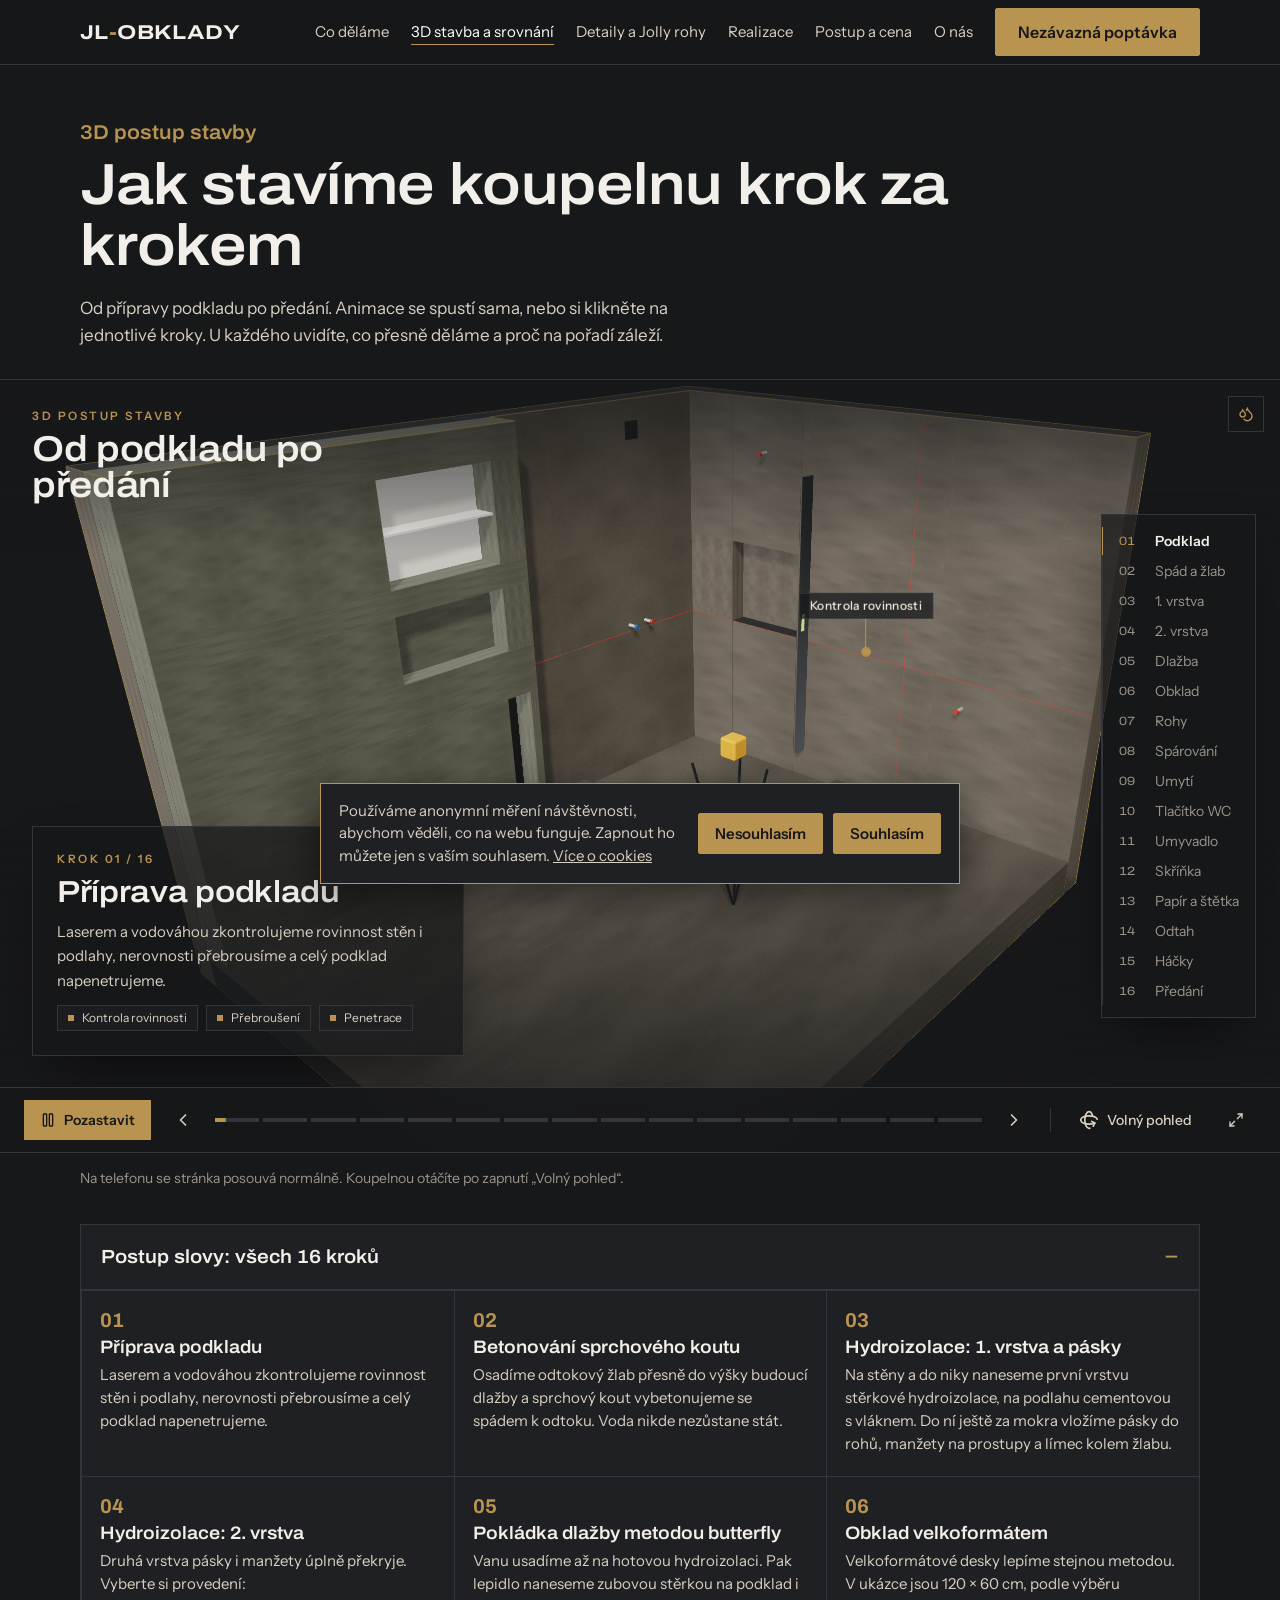
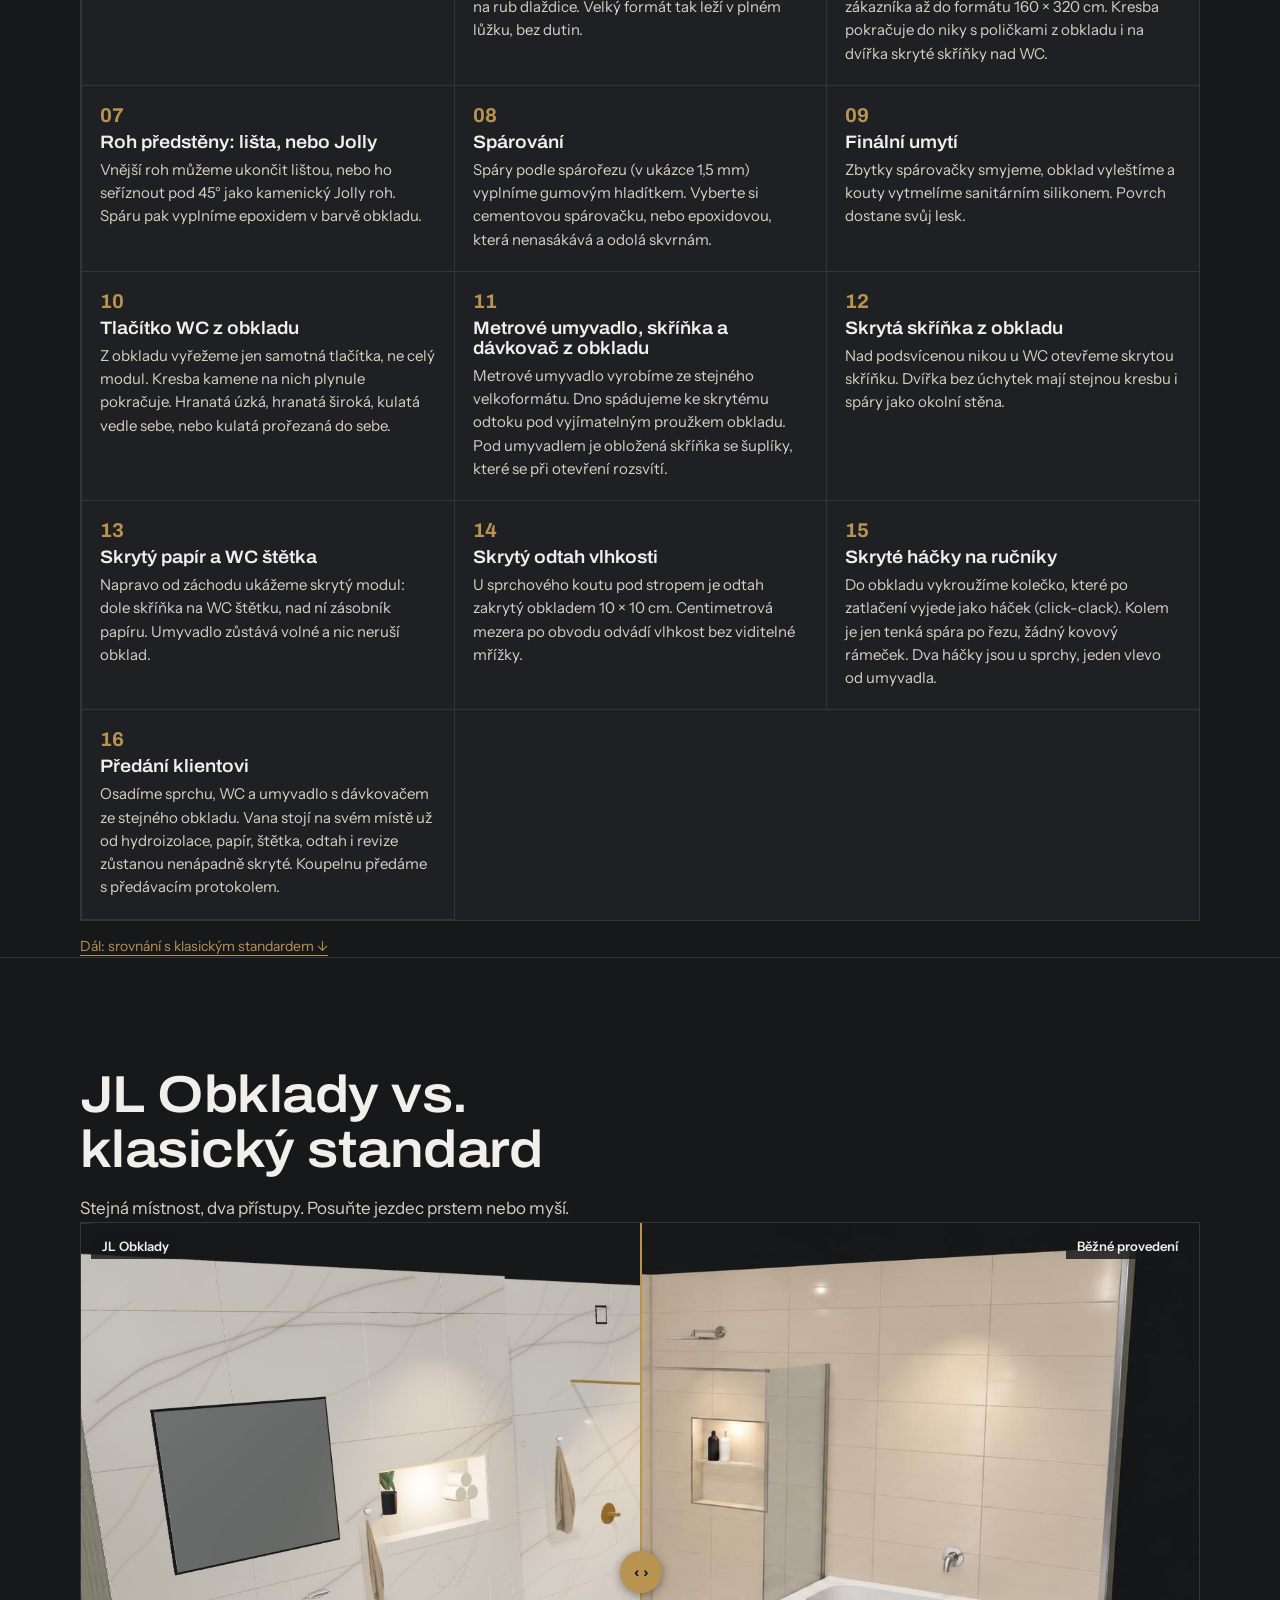
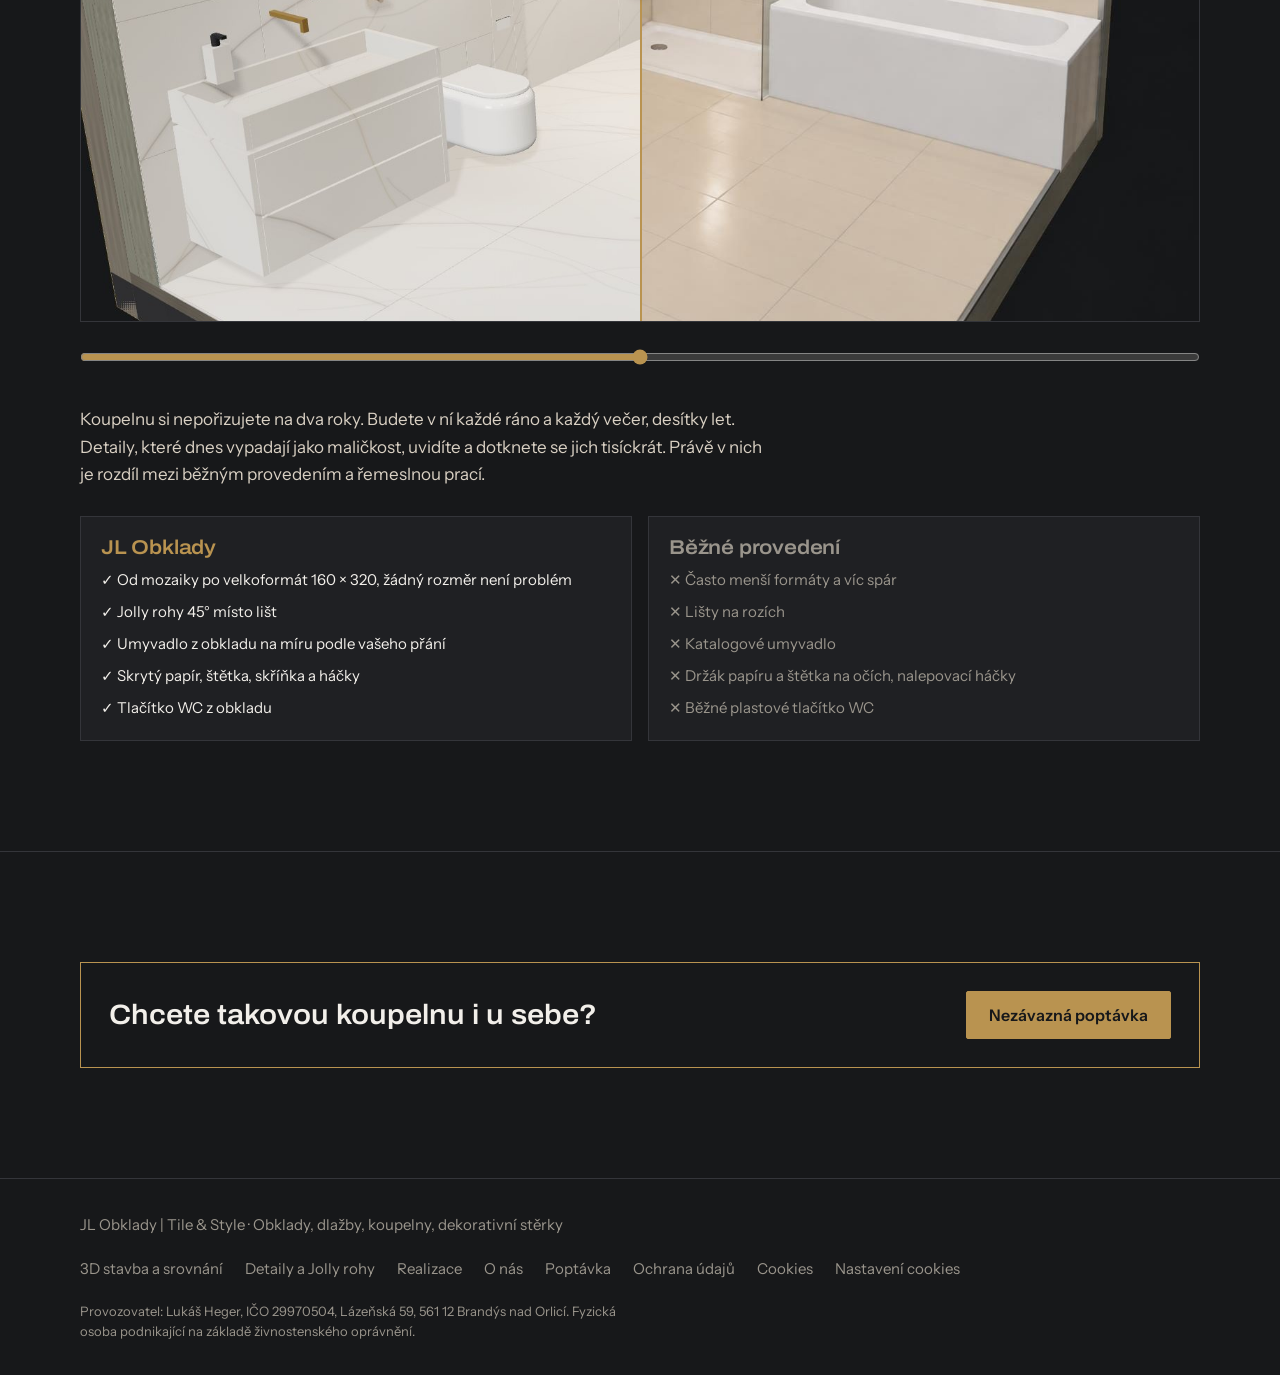
==== commit 445b9e5b: "Animace: nadpis úvodu (dlaždice + spára), postup stavby se blíží zepředu a zůstane statický Co-Autho" ====
--- a/3d-stavba/index.html
+++ b/3d-stavba/index.html
@@ -89,5 +89,6 @@
  var d=document.getElementById('stepsD'); if(d&&window.matchMedia&&matchMedia('(min-width:761px)').matches)d.open=true;
 })();
 </script>
+<script src="/assets/postup.js" defer></script>
 </body>
 </html>
--- a/assets/site.css
+++ b/assets/site.css
@@ -243,3 +243,15 @@
 @media(max-width:640px){.ckrow{grid-template-columns:1fr}}
 .legal h5{font-size:16px;font-weight:700}
 form p.small a{color:var(--porc);border-bottom:1px solid var(--brass);text-decoration:none}
+
+/* Úvodní nadpis: slova dosednou jako dlaždice, pak se pod „A vydrží.“ vykreslí mosazná spára */
+.lay .w{display:inline-block;opacity:0;transform:translateY(.5em) scale(.96);animation:layTile .55s cubic-bezier(.2,.8,.2,1) forwards;animation-delay:calc(var(--i)*.09s + .1s)}
+@keyframes layTile{60%{opacity:1}to{opacity:1;transform:none}}
+.lay .em{position:relative;display:inline-block;color:var(--brass)}
+.lay .em::after{content:"";position:absolute;left:0;bottom:-.06em;height:.06em;width:100%;background:var(--brass);transform:scaleX(0);transform-origin:left;animation:layJoint .9s 1.1s cubic-bezier(.6,0,.2,1) forwards}
+@keyframes layJoint{to{transform:scaleX(1)}}
+/* Postup stavby: kroky se blíží zepředu a po dosednutí zůstanou statické */
+.steps3d.fly{perspective:1000px;perspective-origin:50% 25%}
+.steps3d.fly li{opacity:0;transform:translateZ(-520px) scale(.94);filter:blur(5px);transition:opacity .7s ease,transform .9s cubic-bezier(.2,.8,.2,1),filter .7s ease}
+.steps3d.fly li.in{opacity:1;transform:none;filter:none}
+@media (prefers-reduced-motion:reduce){.lay .w{opacity:1;transform:none;animation:none}.lay .em::after{transform:none;animation:none}.steps3d.fly li{opacity:1;transform:none;filter:none;transition:none}}
